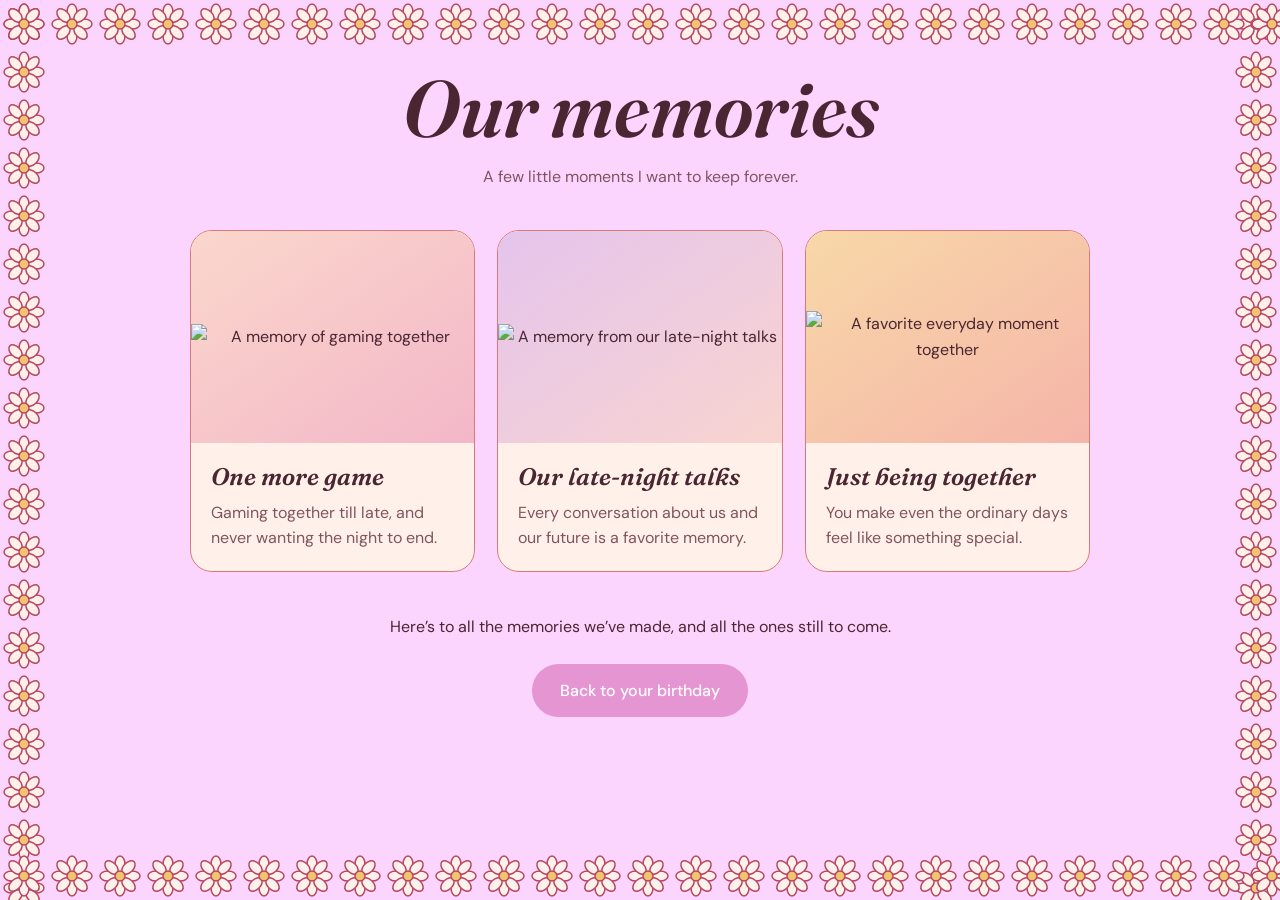
==== memories.html @ 2d867bf8 "initail commit" ====
<!DOCTYPE html>
<html lang="en">
<head>
<meta charset="utf-8">
<meta name="viewport" content="width=device-width, initial-scale=1, viewport-fit=cover">
<title>Our memories</title>
<link rel="stylesheet" href="https://fonts.googleapis.com/css2?family=DM+Sans:wght@400;500&family=Fraunces:ital,opsz,wght@1,9..144,400;1,9..144,600&display=swap">
<link rel="stylesheet" href="style.css">
</head>
<body>
<main class="memories-page">
  <div class="memories-wrap">
    <header class="memories-hero">
      <h1>Our memories</h1>
      <p>A few little moments I want to keep forever.</p>
    </header>

    <section class="memory-grid" aria-label="Our memories">
      <article class="memory-card">
        <img class="memory-art game memory-photo" src="https://i.ibb.co/0pPj4RQk/Whats-App-Image-2026-10-28-at-7-33-36-PM.jpg" alt="A memory of gaming together">
        <div class="memory-copy">
          <h2>One more game</h2>
          <p>Gaming together till late, and never wanting the night to end.</p>
        </div>
      </article>

      <article class="memory-card">
        <img class="memory-art night memory-photo" src="https://i.ibb.co/mQbk9Ch/Whats-App-Image-2026-10-28-at-7-38-29-PM.jpg" alt="A memory from our late-night talks">
        <div class="memory-copy">
          <h2>Our late-night talks</h2>
          <p>Every conversation about us and our future is a favorite memory.</p>
        </div>
      </article>

      <article class="memory-card">
        <img class="memory-art everyday memory-photo" src="https://i.ibb.co/0RD1tvZV/Whats-App-Image-2026-10-28-at-7-48-09-PM.jpg" alt="A favorite everyday moment together">
        <div class="memory-copy">
          <h2>Just being together</h2>
          <p>You make even the ordinary days feel like something special.</p>
        </div>
      </article>
    </section>

    <footer class="memories-footer">
      <p>Here’s to all the memories we’ve made, and all the ones still to come.</p>
      <a class="wish" href="index.html?unlocked#home">Back to your birthday</a>
    </footer>
  </div>
</main>
</body>
</html>
---- style.css ----
:root{
  color-scheme:light;
  --ink:#fcd5ff; --panel:#fff1e9; --key:#ffe1d7; --rose:#e695d3; --gold:#a96b25; --text:#4a2632; --muted:#805460;
  --serif:"Fraunces",Georgia,serif; --sans:"DM Sans",system-ui,sans-serif;
  box-sizing:border-box; padding-top:env(safe-area-inset-top,0px); padding-bottom:env(safe-area-inset-bottom,0px);
}
*,*::before,*::after{box-sizing:inherit}
html{height:100%;scroll-padding-top:env(safe-area-inset-top,0px)}
body{margin:0;min-height:100%;background:var(--ink);color:var(--text);font-family:var(--sans);line-height:1.6;-webkit-tap-highlight-color:transparent}
body::after{content:"";position:fixed;inset:0;pointer-events:none;z-index:4;background-image:url("data:image/svg+xml,%3Csvg xmlns='http://www.w3.org/2000/svg' viewBox='0 0 48 48'%3E%3Cg fill='%23fff1e9' stroke='%23b74362' stroke-width='1.5'%3E%3Cellipse cx='24' cy='12' rx='5' ry='8'/%3E%3Cellipse cx='24' cy='36' rx='5' ry='8'/%3E%3Cellipse cx='12' cy='24' rx='8' ry='5'/%3E%3Cellipse cx='36' cy='24' rx='8' ry='5'/%3E%3Cellipse cx='15.5' cy='15.5' rx='5' ry='8' transform='rotate(-45 15.5 15.5)'/%3E%3Cellipse cx='32.5' cy='15.5' rx='5' ry='8' transform='rotate(45 32.5 15.5)'/%3E%3Cellipse cx='15.5' cy='32.5' rx='5' ry='8' transform='rotate(45 15.5 32.5)'/%3E%3Cellipse cx='32.5' cy='32.5' rx='5' ry='8' transform='rotate(-45 32.5 32.5)'/%3E%3C/g%3E%3Ccircle cx='24' cy='24' r='5' fill='%23f2c46d' stroke='%23b74362' stroke-width='1.5'/%3E%3C/svg%3E"),url("data:image/svg+xml,%3Csvg xmlns='http://www.w3.org/2000/svg' viewBox='0 0 48 48'%3E%3Cg fill='%23fff1e9' stroke='%23b74362' stroke-width='1.5'%3E%3Cellipse cx='24' cy='12' rx='5' ry='8'/%3E%3Cellipse cx='24' cy='36' rx='5' ry='8'/%3E%3Cellipse cx='12' cy='24' rx='8' ry='5'/%3E%3Cellipse cx='36' cy='24' rx='8' ry='5'/%3E%3Cellipse cx='15.5' cy='15.5' rx='5' ry='8' transform='rotate(-45 15.5 15.5)'/%3E%3Cellipse cx='32.5' cy='15.5' rx='5' ry='8' transform='rotate(45 32.5 15.5)'/%3E%3Cellipse cx='15.5' cy='32.5' rx='5' ry='8' transform='rotate(45 15.5 32.5)'/%3E%3Cellipse cx='32.5' cy='32.5' rx='5' ry='8' transform='rotate(-45 32.5 32.5)'/%3E%3C/g%3E%3Ccircle cx='24' cy='24' r='5' fill='%23f2c46d' stroke='%23b74362' stroke-width='1.5'/%3E%3C/svg%3E"),url("data:image/svg+xml,%3Csvg xmlns='http://www.w3.org/2000/svg' viewBox='0 0 48 48'%3E%3Cg fill='%23fff1e9' stroke='%23b74362' stroke-width='1.5'%3E%3Cellipse cx='24' cy='12' rx='5' ry='8'/%3E%3Cellipse cx='24' cy='36' rx='5' ry='8'/%3E%3Cellipse cx='12' cy='24' rx='8' ry='5'/%3E%3Cellipse cx='36' cy='24' rx='8' ry='5'/%3E%3Cellipse cx='15.5' cy='15.5' rx='5' ry='8' transform='rotate(-45 15.5 15.5)'/%3E%3Cellipse cx='32.5' cy='15.5' rx='5' ry='8' transform='rotate(45 32.5 15.5)'/%3E%3Cellipse cx='15.5' cy='32.5' rx='5' ry='8' transform='rotate(45 15.5 32.5)'/%3E%3Cellipse cx='32.5' cy='32.5' rx='5' ry='8' transform='rotate(-45 32.5 32.5)'/%3E%3C/g%3E%3Ccircle cx='24' cy='24' r='5' fill='%23f2c46d' stroke='%23b74362' stroke-width='1.5'/%3E%3C/svg%3E"),url("data:image/svg+xml,%3Csvg xmlns='http://www.w3.org/2000/svg' viewBox='0 0 48 48'%3E%3Cg fill='%23fff1e9' stroke='%23b74362' stroke-width='1.5'%3E%3Cellipse cx='24' cy='12' rx='5' ry='8'/%3E%3Cellipse cx='24' cy='36' rx='5' ry='8'/%3E%3Cellipse cx='12' cy='24' rx='8' ry='5'/%3E%3Cellipse cx='36' cy='24' rx='8' ry='5'/%3E%3Cellipse cx='15.5' cy='15.5' rx='5' ry='8' transform='rotate(-45 15.5 15.5)'/%3E%3Cellipse cx='32.5' cy='15.5' rx='5' ry='8' transform='rotate(45 32.5 15.5)'/%3E%3Cellipse cx='15.5' cy='32.5' rx='5' ry='8' transform='rotate(45 15.5 32.5)'/%3E%3Cellipse cx='32.5' cy='32.5' rx='5' ry='8' transform='rotate(-45 32.5 32.5)'/%3E%3C/g%3E%3Ccircle cx='24' cy='24' r='5' fill='%23f2c46d' stroke='%23b74362' stroke-width='1.5'/%3E%3C/svg%3E");background-repeat:repeat-x,repeat-x,repeat-y,repeat-y;background-size:48px 48px;background-position:top left,bottom left,left top,right top}
button{font:inherit;color:inherit}
:focus-visible{outline:2px solid var(--gold);outline-offset:3px}

/* ---------- PIN screen ---------- */
#gate{min-height:100vh;display:grid;place-items:center;padding:20px;transition:opacity .6s,transform .6s}
#gate.out{opacity:0;transform:scale(.97);pointer-events:none}
.panel{width:min(400px,100%);background:var(--panel);border:1px solid #d77b7a;border-radius:28px;padding:36px 24px 28px;text-align:center}
.panel h1{font:600 1.5rem/1.2 var(--sans);margin:0 0 8px;letter-spacing:-.01em}
.panel p{margin:0;color:var(--muted);font-size:.95rem}
.diamond{display:grid;grid-template-columns:repeat(3,64px);grid-template-rows:repeat(3,64px);gap:10px;justify-content:center;margin:34px 0 28px}
.cell{display:grid;place-items:center;background:var(--key);border:1px solid #d77b7a;border-radius:16px;font-size:1.6rem;font-weight:500;transition:border-color .2s,box-shadow .2s,transform .2s}
.cell:nth-child(1){grid-area:1/2}.cell:nth-child(2){grid-area:2/1}.cell:nth-child(3){grid-area:2/3}.cell:nth-child(4){grid-area:3/2}
.cell.on{border-right-color:var(--rose);box-shadow:inset -3px 0 0 -1px var(--rose);transform:scale(1.04)}
.cell.cur{border-color:var(--muted)}
.diamond.bad{animation:shake .4s}
.diamond.bad .cell{border-color:var(--rose)}
.diamond.ok .cell{border-color:var(--gold);box-shadow:0 0 18px -4px var(--gold)}
@keyframes shake{20%,60%{transform:translateX(-8px)}40%,80%{transform:translateX(8px)}}
.diamond.ok{animation:success-spin 1s ease-in-out}
@keyframes success-spin{50%{transform:rotate(180deg) scale(1.08)}100%{transform:rotate(360deg)}}
.pad{display:grid;grid-template-columns:repeat(3,1fr);gap:10px;max-width:260px;margin:0 auto}
.pad button{height:52px;border:0;border-radius:14px;background:transparent;font-size:1.25rem;cursor:pointer;transition:background .15s}
.pad button:hover,.pad button:active{background:var(--key)}
#msg{min-height:1.5em;margin-top:16px;font-size:.9rem;color:var(--muted)}

/* ---------- Home ---------- */
#home{display:none;min-height:100vh;padding:56px 22px 72px}
#home.show{display:block}
.wrap{max-width:640px;margin:0 auto}
.hero{padding:40px 0 48px}
.hero h2{font:italic 600 clamp(3rem,13vw,6rem)/1 var(--serif);margin:0;letter-spacing:-.02em}
.hero .name{color:var(--rose)}
.hero p{margin:20px 0 0;color:var(--muted);font-size:1.05rem;max-width:34ch}
.show .hero h2 span{display:block;opacity:0;transform:translateY(24px);animation:rise .9s forwards}
.show .hero h2 span:nth-child(2){animation-delay:.25s}
@keyframes rise{to{opacity:1;transform:none}}
.letter{font:italic 400 1.2rem/1.8 var(--serif);border-left:2px solid var(--rose);padding-left:20px;margin:0 0 56px}
.letter p{margin:0 0 1em}
h3{font:600 1.1rem var(--sans);margin:0 0 14px}
.reasons{list-style:none;margin:0 0 56px;padding:0}
.reasons li{padding:14px 0;border-top:1px solid #d77b7a}
.reasons li:last-child{border-bottom:1px solid #d77b7a}
.wish{display:inline-block;background:var(--rose);color:#fff;border:0;border-radius:999px;padding:14px 28px;font-weight:500;cursor:pointer;transition:transform .15s}
.wish{text-decoration:none}
.wish:active{transform:scale(.96)}
.memories-page{padding:40px 22px 72px}
.memories-wrap{max-width:900px;margin:0 auto}
.memories-back{display:inline-block;margin-bottom:28px;color:var(--text);text-decoration:none}
.memories-back:hover{text-decoration:underline}
.memories-hero{padding:24px 0 40px;text-align:center}
.memories-hero h1{font:italic 600 clamp(2.8rem,10vw,5rem)/1.1 var(--serif);margin:0;color:var(--text)}
.memories-hero p{margin:12px 0 0;color:var(--muted)}
.memory-grid{display:grid;grid-template-columns:repeat(auto-fit,minmax(min(100%,240px),1fr));gap:22px}
.memory-card{overflow:hidden;background:var(--panel);border:1px solid #d77b7a;border-radius:22px}
.memory-art{aspect-ratio:4/3;display:grid;place-content:center;justify-items:center;gap:8px;color:var(--text);text-align:center}
.memory-photo{display:block;width:100%;object-fit:cover}
.memory-photo.night{object-position:center bottom}
.memory-photo.everyday{object-position:center 30%}
.memory-art span{font-size:3.5rem;line-height:1}
.memory-art small{font-size:.8rem;color:var(--muted)}
.memory-art.game{background:linear-gradient(145deg,#fbd7cc,#f3b7c8)}
.memory-art.night{background:linear-gradient(145deg,#e5c4ed,#f8d4cf)}
.memory-art.everyday{background:linear-gradient(145deg,#f8d8a8,#f5b5a9)}
.memory-copy{padding:20px}
.memory-copy h2{font:italic 600 1.5rem/1.2 var(--serif);margin:0 0 8px}
.memory-copy p{margin:0;color:var(--muted)}
.memories-footer{text-align:center;margin-top:42px}
.memories-footer .wish{margin-top:8px}
canvas{position:fixed;inset:0;width:100%;height:100%;pointer-events:none;z-index:5}
@media (prefers-reduced-motion:reduce){*{animation:none!important;transition:none!important}.show .hero h2 span{opacity:1;transform:none}}
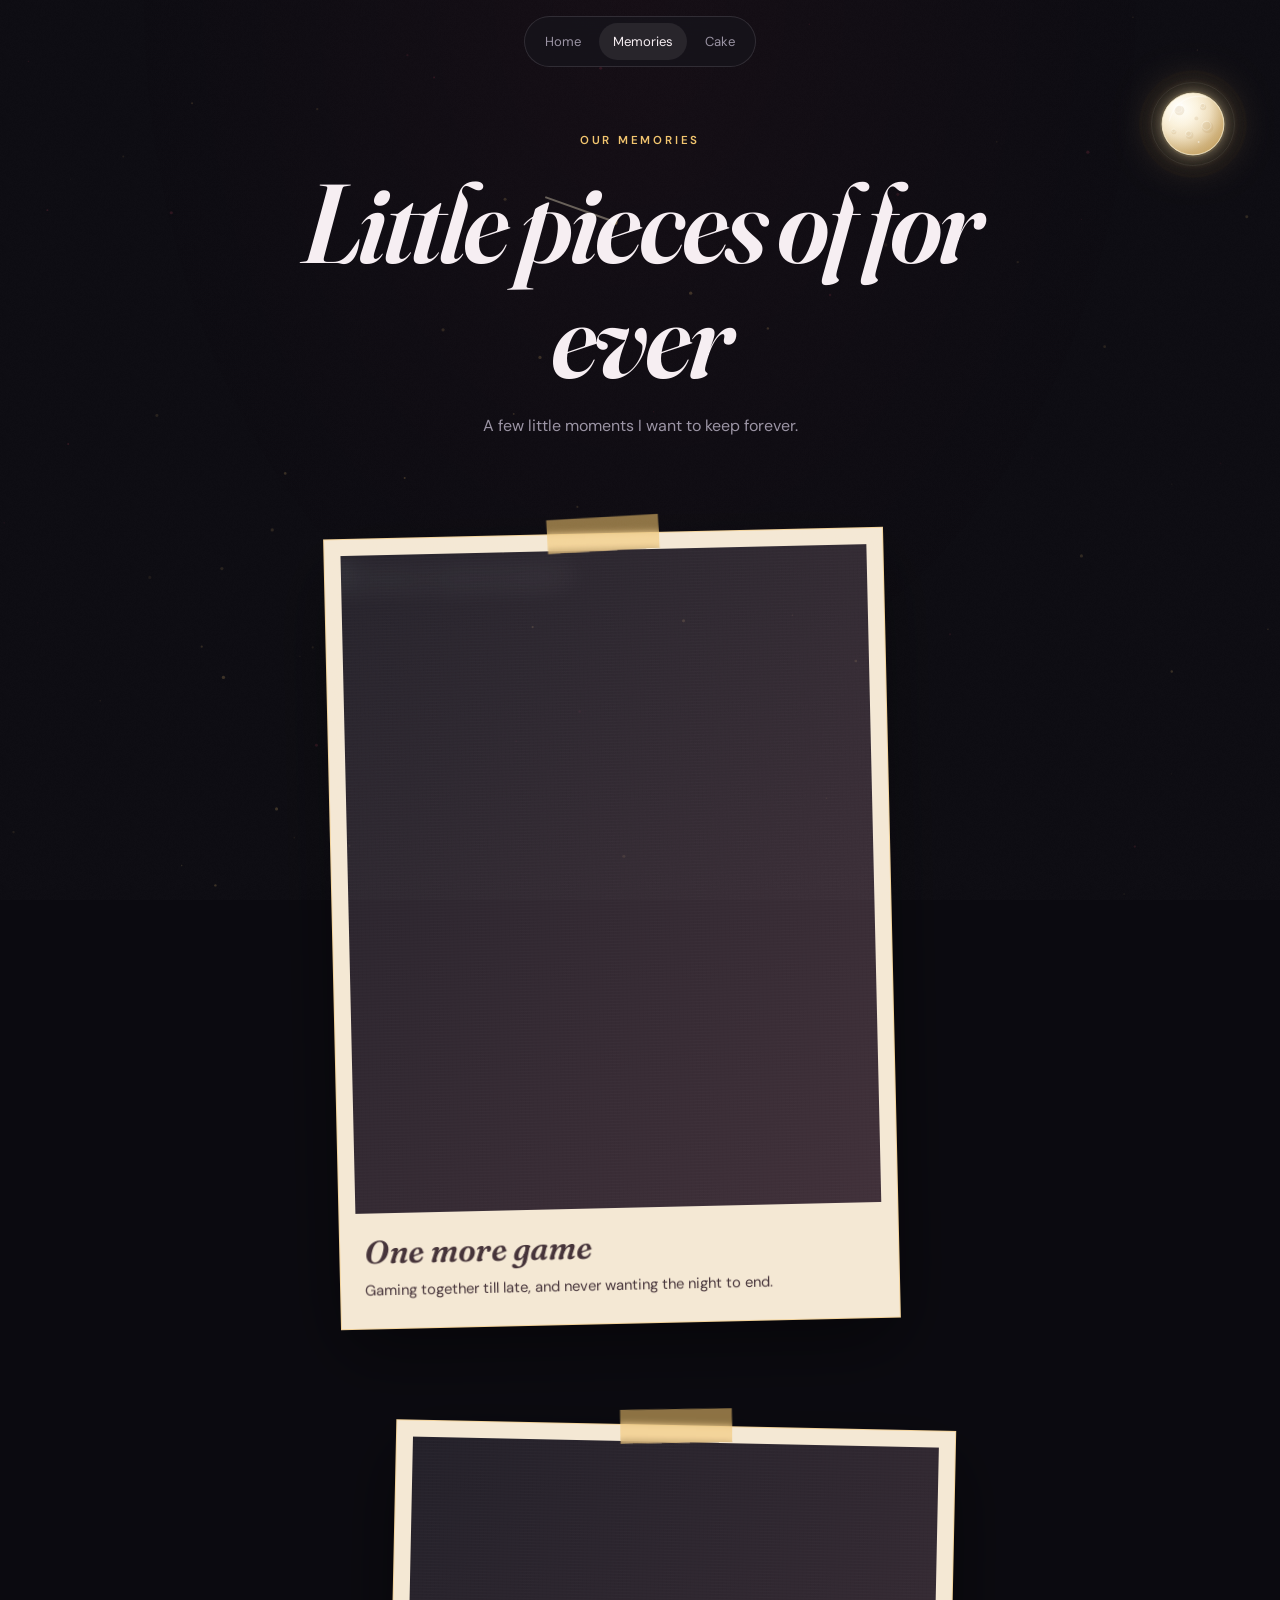
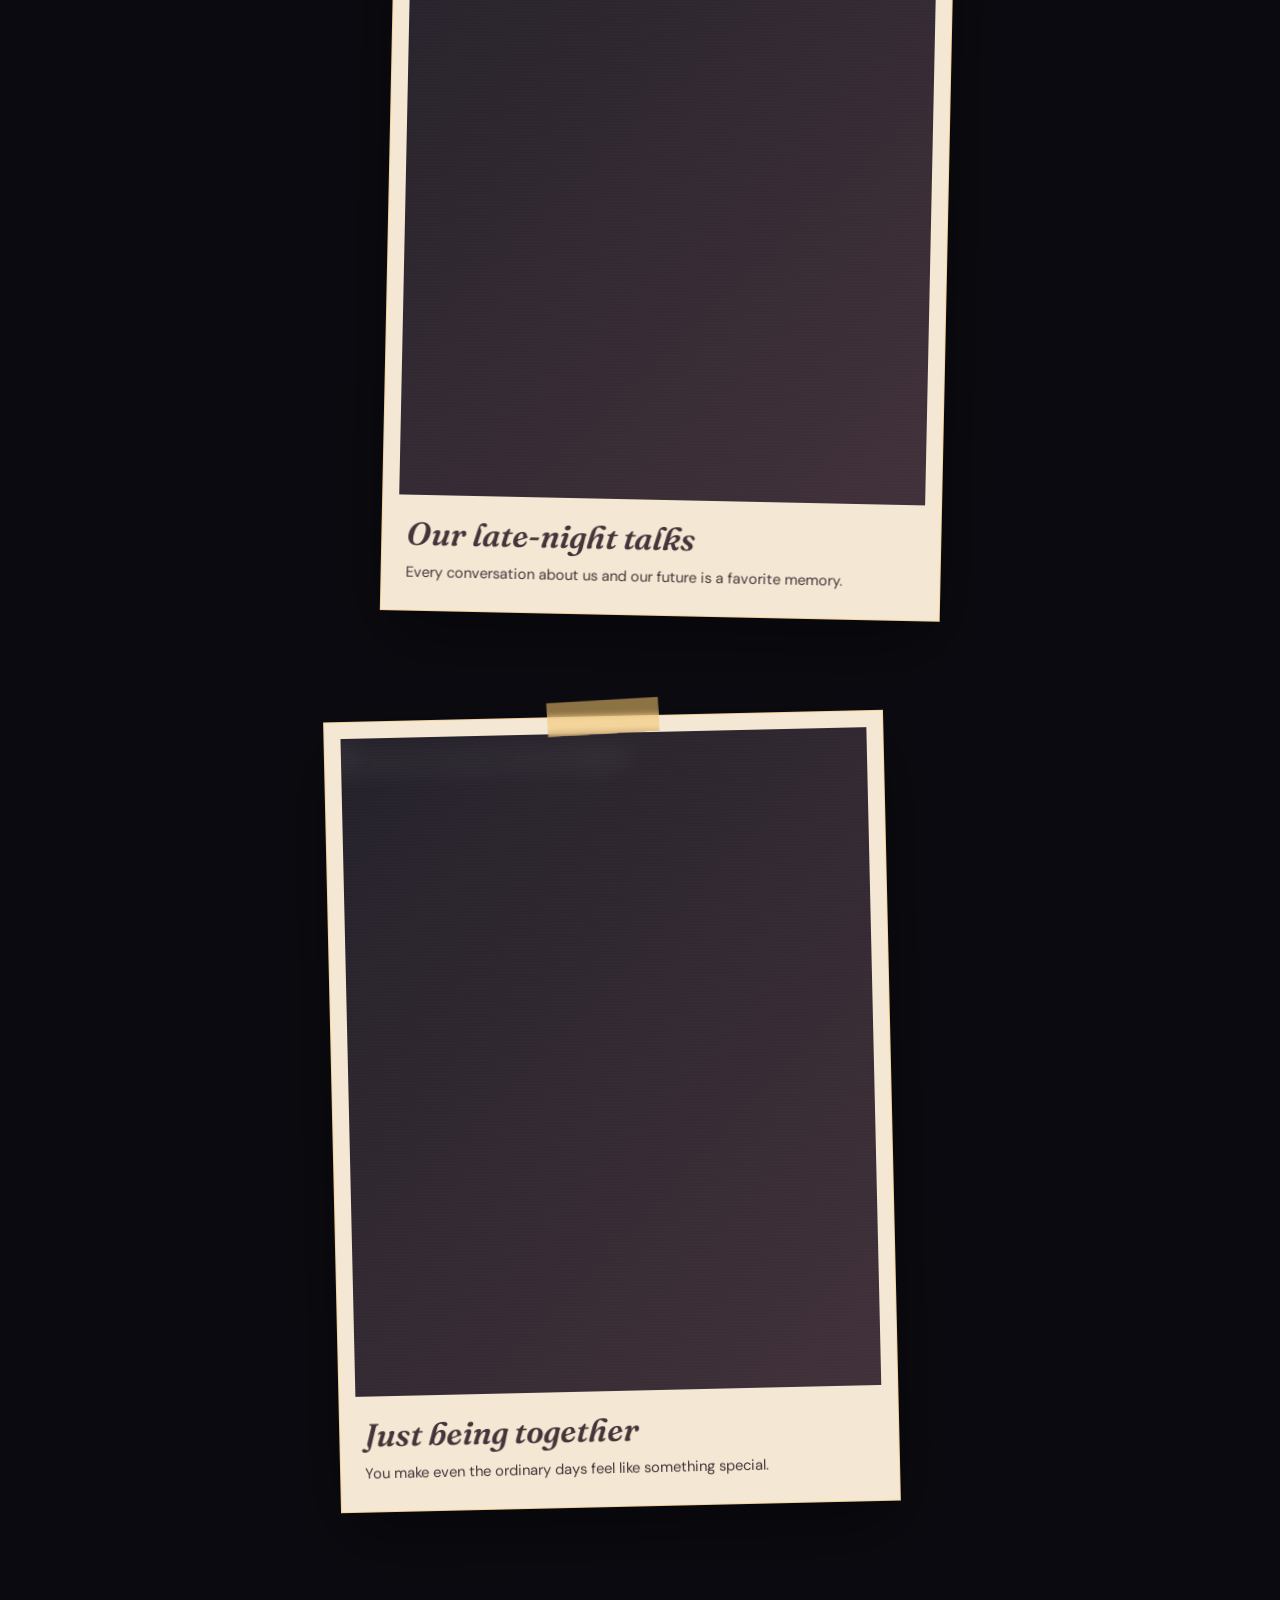
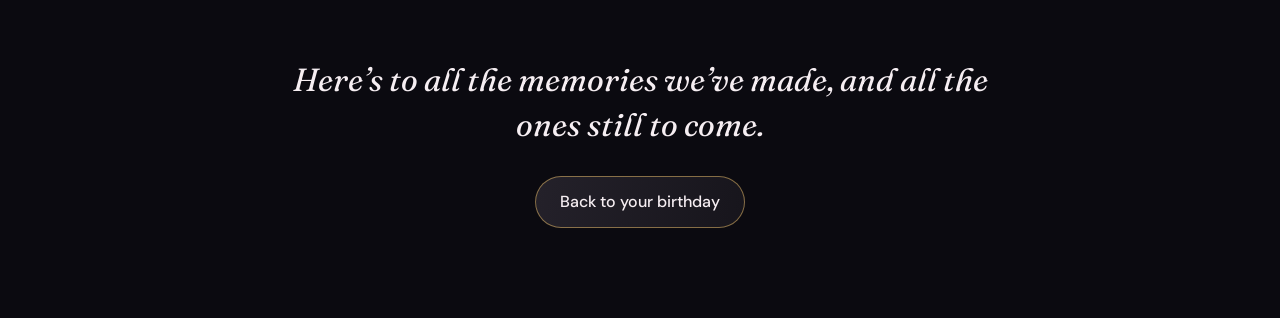
==== commit a9e044e8: "changed everythig" ====
--- a/memories.html
+++ b/memories.html
@@ -3,49 +3,124 @@
 <head>
 <meta charset="utf-8">
 <meta name="viewport" content="width=device-width, initial-scale=1, viewport-fit=cover">
+<meta name="theme-color" content="#0b0a10">
 <title>Our memories</title>
-<link rel="stylesheet" href="https://fonts.googleapis.com/css2?family=DM+Sans:wght@400;500&family=Fraunces:ital,opsz,wght@1,9..144,400;1,9..144,600&display=swap">
+<link rel="preconnect" href="https://fonts.googleapis.com">
+<link rel="preconnect" href="https://fonts.gstatic.com" crossorigin>
+<link rel="stylesheet" href="https://fonts.googleapis.com/css2?family=DM+Sans:wght@400;500;600&family=Fraunces:ital,opsz,wght@1,9..144,400;1,9..144,600&display=swap">
 <link rel="stylesheet" href="style.css">
 </head>
-<body>
+<body class="memories-body">
+<div class="scroll-progress" aria-hidden="true"><span id="scroll-progress-bar"></span></div>
+<div class="moon" aria-hidden="true">
+  <svg viewBox="0 0 64 64" focusable="false">
+    <defs>
+      <radialGradient id="moon-surface" cx="34%" cy="28%" r="74%">
+        <stop stop-color="#fffdf3"/>
+        <stop offset=".58" stop-color="#f6e8c9"/>
+        <stop offset="1" stop-color="#d7b97e"/>
+      </radialGradient>
+      <radialGradient id="moon-light" cx="25%" cy="20%" r="78%">
+        <stop stop-color="#fff" stop-opacity=".76"/>
+        <stop offset=".42" stop-color="#fff8e9" stop-opacity=".18"/>
+        <stop offset="1" stop-color="#9d7438" stop-opacity=".24"/>
+      </radialGradient>
+      <clipPath id="moon-disc"><circle cx="32" cy="32" r="27"/></clipPath>
+      <filter id="moon-crater-soft" x="-60%" y="-60%" width="220%" height="220%">
+        <feGaussianBlur stdDeviation=".45"/>
+      </filter>
+    </defs>
+    <circle cx="32" cy="32" r="29.5" fill="#f2c46d" opacity=".08"/>
+    <circle cx="32" cy="32" r="27.5" fill="url(#moon-surface)" stroke="#fff4d6" stroke-opacity=".82" stroke-width=".8"/>
+    <g clip-path="url(#moon-disc)">
+      <circle cx="32" cy="32" r="27" fill="url(#moon-light)"/>
+      <g fill="#b8955e" opacity=".17" filter="url(#moon-crater-soft)">
+        <circle cx="20" cy="20" r="4.3"/>
+        <circle cx="41" cy="17" r="2.7"/>
+        <circle cx="45" cy="35" r="5.1"/>
+        <circle cx="29" cy="42" r="3.3"/>
+        <circle cx="15" cy="39" r="2.2"/>
+        <circle cx="35" cy="27" r="1.7"/>
+      </g>
+      <g fill="none" stroke="#fffdf3" stroke-opacity=".38" stroke-width=".7">
+        <circle cx="19" cy="18.5" r="3.3"/>
+        <circle cx="40.5" cy="15.7" r="2"/>
+        <circle cx="44" cy="33.5" r="4"/>
+        <circle cx="28" cy="40.5" r="2.5"/>
+        <circle cx="14.8" cy="37.8" r="1.6"/>
+      </g>
+      <path d="M11 29C15 13 29 5 44 8" fill="none" stroke="#fff" stroke-opacity=".34" stroke-width="1.2" stroke-linecap="round"/>
+      <circle cx="22" cy="15" r="1" fill="#fff" opacity=".55"/>
+      <circle cx="37" cy="48" r=".8" fill="#fff" opacity=".48"/>
+    </g>
+  </svg>
+</div>
+<canvas id="fx-canvas" class="fx-canvas" aria-hidden="true"></canvas>
+<button id="shooting-star-target" class="shooting-star-target" type="button" aria-label="Make a wish on the shooting star" hidden></button>
+<p id="wish-toast" class="wish-toast" aria-live="polite"></p>
+<nav class="floating-nav" aria-label="Page navigation">
+  <a href="/?unlocked#home">Home</a>
+  <a href="memories.html" aria-current="page">Memories</a>
+  <a href="/?unlocked#cake">Cake</a>
+</nav>
+
 <main class="memories-page">
-  <div class="memories-wrap">
-    <header class="memories-hero">
-      <h1>Our memories</h1>
-      <p>A few little moments I want to keep forever.</p>
-    </header>
+  <header class="memories-header reveal">
+    <p class="eyebrow">Our memories</p>
+    <h1>Little pieces of forever</h1>
+    <p>A few little moments I want to keep forever.</p>
+  </header>
 
-    <section class="memory-grid" aria-label="Our memories">
-      <article class="memory-card">
-        <img class="memory-art game memory-photo" src="https://i.ibb.co/0pPj4RQk/Whats-App-Image-2026-10-28-at-7-33-36-PM.jpg" alt="A memory of gaming together">
-        <div class="memory-copy">
+  <section class="memory-list" aria-label="Our memories">
+    <article class="memory-card polaroid reveal">
+      <div class="polaroid-inner">
+        <div class="polaroid-photo">
+          <img class="memory-photo" src="https://i.ibb.co/0pPj4RQk/Whats-App-Image-2026-10-28-at-7-33-36-PM.jpg" alt="A memory of gaming together" width="720" height="398" loading="lazy" decoding="async">
+          <span class="film-grain" aria-hidden="true"></span>
+        </div>
+        <div class="polaroid-copy">
           <h2>One more game</h2>
           <p>Gaming together till late, and never wanting the night to end.</p>
         </div>
-      </article>
+        <span class="photo-tape" aria-hidden="true"></span>
+      </div>
+    </article>
 
-      <article class="memory-card">
-        <img class="memory-art night memory-photo" src="https://i.ibb.co/mQbk9Ch/Whats-App-Image-2026-10-28-at-7-38-29-PM.jpg" alt="A memory from our late-night talks">
-        <div class="memory-copy">
+    <article class="memory-card polaroid reveal">
+      <div class="polaroid-inner">
+        <div class="polaroid-photo">
+          <img class="memory-photo night-photo" src="https://i.ibb.co/mQbk9Ch/Whats-App-Image-2026-10-28-at-7-38-29-PM.jpg" alt="A memory from our late-night talks" width="720" height="866" loading="lazy" decoding="async">
+          <span class="film-grain" aria-hidden="true"></span>
+        </div>
+        <div class="polaroid-copy">
           <h2>Our late-night talks</h2>
           <p>Every conversation about us and our future is a favorite memory.</p>
         </div>
-      </article>
+        <span class="photo-tape" aria-hidden="true"></span>
+      </div>
+    </article>
 
-      <article class="memory-card">
-        <img class="memory-art everyday memory-photo" src="https://i.ibb.co/0RD1tvZV/Whats-App-Image-2026-10-28-at-7-48-09-PM.jpg" alt="A favorite everyday moment together">
-        <div class="memory-copy">
+    <article class="memory-card polaroid reveal">
+      <div class="polaroid-inner">
+        <div class="polaroid-photo">
+          <img class="memory-photo everyday-photo" src="https://i.ibb.co/0RD1tvZV/Whats-App-Image-2026-10-28-at-7-48-09-PM.jpg" alt="A favorite everyday moment together" width="960" height="1280" loading="lazy" decoding="async">
+          <span class="film-grain" aria-hidden="true"></span>
+        </div>
+        <div class="polaroid-copy">
           <h2>Just being together</h2>
           <p>You make even the ordinary days feel like something special.</p>
         </div>
-      </article>
-    </section>
+        <span class="photo-tape" aria-hidden="true"></span>
+      </div>
+    </article>
+  </section>
 
-    <footer class="memories-footer">
-      <p>Here’s to all the memories we’ve made, and all the ones still to come.</p>
-      <a class="wish" href="index.html?unlocked#home">Back to your birthday</a>
-    </footer>
-  </div>
+  <footer class="memories-footer reveal">
+    <p>Here’s to all the memories we’ve made, and all the ones still to come.</p>
+    <a class="primary-button back-link" href="/?unlocked#home">Back to your birthday</a>
+  </footer>
 </main>
+
+<script src="script.js"></script>
 </body>
 </html>
--- a/style.css
+++ b/style.css
@@ -1,80 +1,322 @@
 :root{
-  color-scheme:light;
-  --ink:#fcd5ff; --panel:#fff1e9; --key:#ffe1d7; --rose:#e695d3; --gold:#a96b25; --text:#4a2632; --muted:#805460;
-  --serif:"Fraunces",Georgia,serif; --sans:"DM Sans",system-ui,sans-serif;
-  box-sizing:border-box; padding-top:env(safe-area-inset-top,0px); padding-bottom:env(safe-area-inset-bottom,0px);
+  color-scheme:dark;
+  --ink:#0b0a10;
+  --panel:#17161d;
+  --key:#23222c;
+  --rose:#ff4d6d;
+  --gold:#f2c46d;
+  --text:#f6eef2;
+  --muted:#9a93a3;
+  --paper:#f4e8d4;
+  --paper-ink:#46343a;
+  --serif:"Fraunces",Georgia,serif;
+  --sans:"DM Sans",system-ui,sans-serif;
+  --ease-out:cubic-bezier(.2,.8,.2,1);
+  --ease-soft:cubic-bezier(.22,1,.36,1);
+  --ease-spring:cubic-bezier(.22,1.35,.36,1);
+  --dur-fast:180ms;
+  --dur-base:420ms;
+  --dur-slow:1000ms;
+  --heading-stagger:24ms;
+  --message-stagger:28ms;
+  --cell-size:clamp(48px,15vw,64px);
+  --cell-gap:clamp(6px,2.4vw,10px);
+  box-sizing:border-box;
+  padding-top:env(safe-area-inset-top,0px);
+  padding-bottom:env(safe-area-inset-bottom,0px);
 }
 *,*::before,*::after{box-sizing:inherit}
-html{height:100%;scroll-padding-top:env(safe-area-inset-top,0px)}
-body{margin:0;min-height:100%;background:var(--ink);color:var(--text);font-family:var(--sans);line-height:1.6;-webkit-tap-highlight-color:transparent}
-body::after{content:"";position:fixed;inset:0;pointer-events:none;z-index:4;background-image:url("data:image/svg+xml,%3Csvg xmlns='http://www.w3.org/2000/svg' viewBox='0 0 48 48'%3E%3Cg fill='%23fff1e9' stroke='%23b74362' stroke-width='1.5'%3E%3Cellipse cx='24' cy='12' rx='5' ry='8'/%3E%3Cellipse cx='24' cy='36' rx='5' ry='8'/%3E%3Cellipse cx='12' cy='24' rx='8' ry='5'/%3E%3Cellipse cx='36' cy='24' rx='8' ry='5'/%3E%3Cellipse cx='15.5' cy='15.5' rx='5' ry='8' transform='rotate(-45 15.5 15.5)'/%3E%3Cellipse cx='32.5' cy='15.5' rx='5' ry='8' transform='rotate(45 32.5 15.5)'/%3E%3Cellipse cx='15.5' cy='32.5' rx='5' ry='8' transform='rotate(45 15.5 32.5)'/%3E%3Cellipse cx='32.5' cy='32.5' rx='5' ry='8' transform='rotate(-45 32.5 32.5)'/%3E%3C/g%3E%3Ccircle cx='24' cy='24' r='5' fill='%23f2c46d' stroke='%23b74362' stroke-width='1.5'/%3E%3C/svg%3E"),url("data:image/svg+xml,%3Csvg xmlns='http://www.w3.org/2000/svg' viewBox='0 0 48 48'%3E%3Cg fill='%23fff1e9' stroke='%23b74362' stroke-width='1.5'%3E%3Cellipse cx='24' cy='12' rx='5' ry='8'/%3E%3Cellipse cx='24' cy='36' rx='5' ry='8'/%3E%3Cellipse cx='12' cy='24' rx='8' ry='5'/%3E%3Cellipse cx='36' cy='24' rx='8' ry='5'/%3E%3Cellipse cx='15.5' cy='15.5' rx='5' ry='8' transform='rotate(-45 15.5 15.5)'/%3E%3Cellipse cx='32.5' cy='15.5' rx='5' ry='8' transform='rotate(45 32.5 15.5)'/%3E%3Cellipse cx='15.5' cy='32.5' rx='5' ry='8' transform='rotate(45 15.5 32.5)'/%3E%3Cellipse cx='32.5' cy='32.5' rx='5' ry='8' transform='rotate(-45 32.5 32.5)'/%3E%3C/g%3E%3Ccircle cx='24' cy='24' r='5' fill='%23f2c46d' stroke='%23b74362' stroke-width='1.5'/%3E%3C/svg%3E"),url("data:image/svg+xml,%3Csvg xmlns='http://www.w3.org/2000/svg' viewBox='0 0 48 48'%3E%3Cg fill='%23fff1e9' stroke='%23b74362' stroke-width='1.5'%3E%3Cellipse cx='24' cy='12' rx='5' ry='8'/%3E%3Cellipse cx='24' cy='36' rx='5' ry='8'/%3E%3Cellipse cx='12' cy='24' rx='8' ry='5'/%3E%3Cellipse cx='36' cy='24' rx='8' ry='5'/%3E%3Cellipse cx='15.5' cy='15.5' rx='5' ry='8' transform='rotate(-45 15.5 15.5)'/%3E%3Cellipse cx='32.5' cy='15.5' rx='5' ry='8' transform='rotate(45 32.5 15.5)'/%3E%3Cellipse cx='15.5' cy='32.5' rx='5' ry='8' transform='rotate(45 15.5 32.5)'/%3E%3Cellipse cx='32.5' cy='32.5' rx='5' ry='8' transform='rotate(-45 32.5 32.5)'/%3E%3C/g%3E%3Ccircle cx='24' cy='24' r='5' fill='%23f2c46d' stroke='%23b74362' stroke-width='1.5'/%3E%3C/svg%3E"),url("data:image/svg+xml,%3Csvg xmlns='http://www.w3.org/2000/svg' viewBox='0 0 48 48'%3E%3Cg fill='%23fff1e9' stroke='%23b74362' stroke-width='1.5'%3E%3Cellipse cx='24' cy='12' rx='5' ry='8'/%3E%3Cellipse cx='24' cy='36' rx='5' ry='8'/%3E%3Cellipse cx='12' cy='24' rx='8' ry='5'/%3E%3Cellipse cx='36' cy='24' rx='8' ry='5'/%3E%3Cellipse cx='15.5' cy='15.5' rx='5' ry='8' transform='rotate(-45 15.5 15.5)'/%3E%3Cellipse cx='32.5' cy='15.5' rx='5' ry='8' transform='rotate(45 32.5 15.5)'/%3E%3Cellipse cx='15.5' cy='32.5' rx='5' ry='8' transform='rotate(45 15.5 32.5)'/%3E%3Cellipse cx='32.5' cy='32.5' rx='5' ry='8' transform='rotate(-45 32.5 32.5)'/%3E%3C/g%3E%3Ccircle cx='24' cy='24' r='5' fill='%23f2c46d' stroke='%23b74362' stroke-width='1.5'/%3E%3C/svg%3E");background-repeat:repeat-x,repeat-x,repeat-y,repeat-y;background-size:48px 48px;background-position:top left,bottom left,left top,right top}
-button{font:inherit;color:inherit}
-:focus-visible{outline:2px solid var(--gold);outline-offset:3px}
-
-/* ---------- PIN screen ---------- */
-#gate{min-height:100vh;display:grid;place-items:center;padding:20px;transition:opacity .6s,transform .6s}
-#gate.out{opacity:0;transform:scale(.97);pointer-events:none}
-.panel{width:min(400px,100%);background:var(--panel);border:1px solid #d77b7a;border-radius:28px;padding:36px 24px 28px;text-align:center}
-.panel h1{font:600 1.5rem/1.2 var(--sans);margin:0 0 8px;letter-spacing:-.01em}
+html{min-height:100%;scroll-behavior:smooth;scroll-padding-top:calc(88px + env(safe-area-inset-top,0px))}
+body{position:relative;margin:0;min-height:100vh;background:var(--ink);color:var(--text);font-family:var(--sans);line-height:1.6;-webkit-tap-highlight-color:transparent;overflow-x:hidden}
+body::before{content:"";position:fixed;inset:0;z-index:-1;pointer-events:none;background:radial-gradient(ellipse at 50% 0%,rgba(255,77,109,var(--scroll-warmth,.035)),transparent 58%)}
+button,a{font:inherit}
+button{color:inherit}
+a{color:inherit}
+:focus-visible{outline:2px solid var(--gold);outline-offset:4px}
+::selection{background:rgba(255,77,109,.35);color:var(--text)}
+@view-transition{navigation:auto}
+@property --scroll-warmth{syntax:"<number>";inherits:true;initial-value:.035}
+::view-transition-old(root){animation:route-out 340ms var(--ease-soft) both}
+::view-transition-new(root){animation:route-in 700ms var(--ease-soft) both}
+@keyframes route-in{from{opacity:0;transform:translateY(18px)}to{opacity:1;transform:none}}
+@keyframes route-out{to{opacity:0;transform:translateY(-8px)}}
+@keyframes scroll-warmth{from{--scroll-warmth:.035}to{--scroll-warmth:.145}}
+@keyframes scroll-progress{from{transform:scaleX(0)}to{transform:scaleX(1)}}
+@supports (animation-timeline:scroll()){
+  body{animation:scroll-warmth linear both;animation-timeline:scroll(root block)}
+  .scroll-progress span{animation:scroll-progress linear both;animation-timeline:scroll(root block)}
+}
+
+/* The PIN gate keeps its existing diamond and orbit behavior. */
+#gate{position:relative;z-index:2;min-height:100vh;min-height:100svh;display:grid;place-items:center;padding:clamp(12px,5vw,24px);transition:opacity 600ms var(--ease-soft),transform 600ms var(--ease-soft)}
+#gate.out{opacity:0;transform:translateY(-10px) scale(.985);pointer-events:none}
+.panel{width:min(400px,100%);background:var(--panel);border:1px solid #302d38;border-radius:28px;padding:clamp(28px,8vw,40px) clamp(18px,7vw,32px) 28px;text-align:center;box-shadow:0 24px 70px rgba(0,0,0,.3)}
+.panel h1{font:500 1.5rem/1.2 var(--sans);margin:0 0 8px;letter-spacing:-.01em}
 .panel p{margin:0;color:var(--muted);font-size:.95rem}
-.diamond{display:grid;grid-template-columns:repeat(3,64px);grid-template-rows:repeat(3,64px);gap:10px;justify-content:center;margin:34px 0 28px}
-.cell{display:grid;place-items:center;background:var(--key);border:1px solid #d77b7a;border-radius:16px;font-size:1.6rem;font-weight:500;transition:border-color .2s,box-shadow .2s,transform .2s}
-.cell:nth-child(1){grid-area:1/2}.cell:nth-child(2){grid-area:2/1}.cell:nth-child(3){grid-area:2/3}.cell:nth-child(4){grid-area:3/2}
-.cell.on{border-right-color:var(--rose);box-shadow:inset -3px 0 0 -1px var(--rose);transform:scale(1.04)}
-.cell.cur{border-color:var(--muted)}
+.diamond{position:relative;isolation:isolate;display:grid;grid-template-columns:repeat(3,var(--cell-size));grid-template-rows:repeat(3,var(--cell-size));gap:var(--cell-gap);justify-content:center;margin:34px auto 28px;width:max-content}
+.diamond::before{content:"";position:absolute;z-index:-1;left:50%;top:50%;width:calc(2 * (var(--cell-size) + var(--cell-gap)));aspect-ratio:1;border:1px dotted rgba(255,77,109,.58);border-radius:50%;opacity:0;transform:translate(-50%,-50%) scale(.68);transition:opacity 380ms ease,transform 520ms var(--ease-soft)}
+.diamond::after{content:"";position:absolute;z-index:-1;left:50%;top:50%;width:calc(2 * (var(--cell-size) + var(--cell-gap)));aspect-ratio:1;border:1px solid rgba(242,196,109,.72);border-radius:50%;opacity:0;transform:translate(-50%,-50%) scale(.2)}
+.cell{position:relative;display:grid;place-items:center;overflow:hidden;background:var(--key);border:1px solid #34323f;border-radius:16px;font-size:clamp(1.25rem,7vw,1.6rem);font-weight:500;will-change:transform;transition:border-color var(--dur-fast) ease,box-shadow var(--dur-fast) ease}
+.cell:nth-child(1){grid-area:1/2}
+.cell:nth-child(2){grid-area:2/1}
+.cell:nth-child(3){grid-area:2/3}
+.cell:nth-child(4){grid-area:3/2}
+.cell::after{content:"";position:absolute;right:7px;top:9px;bottom:9px;width:2px;border-radius:2px;background:linear-gradient(180deg,transparent,var(--rose),transparent);opacity:0;transform:scaleY(.25);transition:opacity var(--dur-base) ease,transform var(--dur-base) var(--ease-soft)}
+.cell.on{border-color:rgba(255,77,109,.72);box-shadow:inset -3px 0 0 -1px var(--rose),0 0 14px rgba(255,77,109,.1)}
+.cell.on::after{opacity:.9;transform:scaleY(1)}
+.cell.cur{border-color:rgba(246,238,242,.38)}
+.diamond:not(.is-orbiting):not(.bad) .cell{animation:cell-breathe 3.8s ease-in-out infinite}
+.diamond:not(.is-orbiting):not(.bad) .cell:nth-child(2){animation-delay:120ms}
+.diamond:not(.is-orbiting):not(.bad) .cell:nth-child(3){animation-delay:240ms}
+.diamond:not(.is-orbiting):not(.bad) .cell:nth-child(4){animation-delay:360ms}
+.cell.cur{animation:active-pulse 2s ease-in-out infinite}
+@keyframes cell-breathe{50%{box-shadow:0 5px 18px rgba(255,77,109,.08)}}
+@keyframes active-pulse{50%{box-shadow:0 0 0 4px rgba(255,77,109,.12),0 0 18px rgba(255,77,109,.15)}}
 .diamond.bad{animation:shake .4s}
-.diamond.bad .cell{border-color:var(--rose)}
-.diamond.ok .cell{border-color:var(--gold);box-shadow:0 0 18px -4px var(--gold)}
+.diamond.bad .cell{border-color:var(--rose);box-shadow:0 0 16px rgba(255,77,109,.22)}
 @keyframes shake{20%,60%{transform:translateX(-8px)}40%,80%{transform:translateX(8px)}}
-.diamond.ok{animation:success-spin 1s ease-in-out}
-@keyframes success-spin{50%{transform:rotate(180deg) scale(1.08)}100%{transform:rotate(360deg)}}
+.diamond.is-orbiting::before{opacity:1;transform:translate(-50%,-50%) scale(1)}
+.diamond.is-orbiting .cell{border-color:var(--rose);box-shadow:0 0 22px rgba(255,77,109,.32)}
+.diamond.settling .cell{border-color:rgba(255,77,109,.85);box-shadow:0 0 15px rgba(255,77,109,.2)}
+.diamond.confirm .cell{border-color:var(--gold);box-shadow:0 0 24px rgba(242,196,109,.48)}
+.diamond.confirm::after{animation:ring-confirm 380ms var(--ease-soft) both}
+@keyframes ring-confirm{40%{opacity:.7;transform:translate(-50%,-50%) scale(1.25)}to{opacity:0;transform:translate(-50%,-50%) scale(1.65)}}
+.diamond.fading .cell{opacity:0;transition:opacity 260ms ease}
+.diamond.fading::before{opacity:0;transform:translate(-50%,-50%) scale(.2)}
+.diamond.reduced-success .cell{border-color:var(--gold);transition:opacity 160ms ease,border-color 160ms ease}
+.diamond.reduced-success{opacity:0;transition:opacity 180ms ease}
 .pad{display:grid;grid-template-columns:repeat(3,1fr);gap:10px;max-width:260px;margin:0 auto}
 .pad button{height:52px;border:0;border-radius:14px;background:transparent;font-size:1.25rem;cursor:pointer;transition:background .15s}
 .pad button:hover,.pad button:active{background:var(--key)}
 #msg{min-height:1.5em;margin-top:16px;font-size:.9rem;color:var(--muted)}
 
-/* ---------- Home ---------- */
-#home{display:none;min-height:100vh;padding:56px 22px 72px}
+/* Shared page chrome */
+.scroll-progress{position:fixed;z-index:30;top:0;left:0;width:100%;height:3px;pointer-events:none;padding-top:env(safe-area-inset-top,0px)}
+.scroll-progress span{display:block;width:100%;height:3px;transform:scaleX(0);transform-origin:left center;background:linear-gradient(90deg,var(--gold),var(--rose));will-change:transform}
+.moon{position:fixed;z-index:6;top:calc(84px + env(safe-area-inset-top,0px));right:clamp(18px,4vw,52px);width:clamp(50px,6.2vw,72px);aspect-ratio:1;opacity:0;transform:translateY(-8px) rotate(-8deg) scale(.92);pointer-events:none;transition:opacity 900ms var(--ease-soft),transform 1200ms var(--ease-soft)}
+.moon::before,.moon::after{content:"";position:absolute;inset:-15%;border:1px solid rgba(242,196,109,.12);border-radius:50%;opacity:.8}
+.moon::before{inset:-24%;border-color:rgba(242,196,109,.07);filter:blur(1px)}
+.moon::after{inset:-8%;border-color:rgba(255,244,214,.12);box-shadow:0 0 22px rgba(242,196,109,.1),inset 0 0 18px rgba(242,196,109,.06)}
+.moon svg{position:relative;z-index:1;display:block;width:100%;height:100%;overflow:visible;filter:drop-shadow(0 0 7px rgba(255,241,199,.44)) drop-shadow(0 0 24px rgba(242,196,109,.36));animation:moon-drift 9s ease-in-out infinite}
+@keyframes moon-drift{50%{transform:translateY(-2px) rotate(1deg)}}
+body.gift-open .moon{opacity:1;transform:translateY(0) rotate(0) scale(1)}
+body.memories-body .moon{top:calc(88px + env(safe-area-inset-top,0px))}
+.floating-nav{position:fixed;z-index:20;top:calc(16px + env(safe-area-inset-top,0px));left:50%;display:flex;gap:4px;width:max-content;max-width:calc(100vw - 28px);padding:6px;border:1px solid rgba(246,238,242,.12);border-radius:999px;background:rgba(23,22,29,.72);backdrop-filter:blur(16px);-webkit-backdrop-filter:blur(16px);transform:translate(-50%,-12px);opacity:0;visibility:hidden;transition:opacity 420ms ease,transform 420ms var(--ease-soft),visibility 420ms}
+body.gift-open .floating-nav{opacity:1;visibility:visible;transform:translate(-50%,0)}
+.floating-nav a{padding:8px 14px;border-radius:999px;text-decoration:none;color:var(--muted);font-size:.82rem;white-space:nowrap;transition:color var(--dur-fast) ease,background var(--dur-fast) ease}
+.floating-nav a:hover,.floating-nav a[aria-current="page"]{color:var(--text);background:rgba(255,255,255,.08)}
+.pointer-glow{position:fixed;z-index:0;inset:0;pointer-events:none;background:radial-gradient(340px circle at var(--pointer-x,50%) var(--pointer-y,20%),rgba(255,77,109,.095),transparent 68%);opacity:0;transition:opacity 500ms ease}
+body.gift-open .pointer-glow{opacity:1}
+
+/* Cinematic home */
+#home{position:relative;z-index:1;display:none;min-height:100vh;padding-bottom:calc(90px + env(safe-area-inset-bottom,0px))}
 #home.show{display:block}
-.wrap{max-width:640px;margin:0 auto}
-.hero{padding:40px 0 48px}
-.hero h2{font:italic 600 clamp(3rem,13vw,6rem)/1 var(--serif);margin:0;letter-spacing:-.02em}
-.hero .name{color:var(--rose)}
-.hero p{margin:20px 0 0;color:var(--muted);font-size:1.05rem;max-width:34ch}
-.show .hero h2 span{display:block;opacity:0;transform:translateY(24px);animation:rise .9s forwards}
-.show .hero h2 span:nth-child(2){animation-delay:.25s}
-@keyframes rise{to{opacity:1;transform:none}}
-.letter{font:italic 400 1.2rem/1.8 var(--serif);border-left:2px solid var(--rose);padding-left:20px;margin:0 0 56px}
-.letter p{margin:0 0 1em}
-h3{font:600 1.1rem var(--sans);margin:0 0 14px}
-.reasons{list-style:none;margin:0 0 56px;padding:0}
-.reasons li{padding:14px 0;border-top:1px solid #d77b7a}
-.reasons li:last-child{border-bottom:1px solid #d77b7a}
-.wish{display:inline-block;background:var(--rose);color:#fff;border:0;border-radius:999px;padding:14px 28px;font-weight:500;cursor:pointer;transition:transform .15s}
-.wish{text-decoration:none}
-.wish:active{transform:scale(.96)}
-.memories-page{padding:40px 22px 72px}
-.memories-wrap{max-width:900px;margin:0 auto}
-.memories-back{display:inline-block;margin-bottom:28px;color:var(--text);text-decoration:none}
-.memories-back:hover{text-decoration:underline}
-.memories-hero{padding:24px 0 40px;text-align:center}
-.memories-hero h1{font:italic 600 clamp(2.8rem,10vw,5rem)/1.1 var(--serif);margin:0;color:var(--text)}
-.memories-hero p{margin:12px 0 0;color:var(--muted)}
-.memory-grid{display:grid;grid-template-columns:repeat(auto-fit,minmax(min(100%,240px),1fr));gap:22px}
-.memory-card{overflow:hidden;background:var(--panel);border:1px solid #d77b7a;border-radius:22px}
-.memory-art{aspect-ratio:4/3;display:grid;place-content:center;justify-items:center;gap:8px;color:var(--text);text-align:center}
-.memory-photo{display:block;width:100%;object-fit:cover}
-.memory-photo.night{object-position:center bottom}
-.memory-photo.everyday{object-position:center 30%}
-.memory-art span{font-size:3.5rem;line-height:1}
-.memory-art small{font-size:.8rem;color:var(--muted)}
-.memory-art.game{background:linear-gradient(145deg,#fbd7cc,#f3b7c8)}
-.memory-art.night{background:linear-gradient(145deg,#e5c4ed,#f8d4cf)}
-.memory-art.everyday{background:linear-gradient(145deg,#f8d8a8,#f5b5a9)}
-.memory-copy{padding:20px}
-.memory-copy h2{font:italic 600 1.5rem/1.2 var(--serif);margin:0 0 8px}
-.memory-copy p{margin:0;color:var(--muted)}
-.memories-footer{text-align:center;margin-top:42px}
-.memories-footer .wish{margin-top:8px}
-canvas{position:fixed;inset:0;width:100%;height:100%;pointer-events:none;z-index:5}
-@media (prefers-reduced-motion:reduce){*{animation:none!important;transition:none!important}.show .hero h2 span{opacity:1;transform:none}}+.full-screen{min-height:100vh;min-height:100svh}
+.hero{position:relative;display:flex;flex-direction:column;justify-content:center;align-items:flex-start;width:min(980px,100%);margin:0 auto;padding:calc(100px + env(safe-area-inset-top,0px)) clamp(24px,8vw,100px) 100px}
+.hero-copy{width:100%}
+.kicker,.eyebrow{margin:0 0 20px;color:var(--gold);font-size:.72rem;font-weight:600;letter-spacing:.24em;text-transform:uppercase}
+.hero h1{margin:0;font:italic 600 clamp(4rem,14vw,10rem)/.87 var(--serif);letter-spacing:-.055em}
+.hero-line{display:block;width:max-content;max-width:100%;opacity:0;filter:blur(var(--fx-entry-blur,14px));transform:translateY(40px)}
+body.hero-revealed .hero-line{animation:hero-rise 1000ms var(--ease-out) forwards}
+body.hero-revealed .hero-line:nth-child(1){animation-delay:180ms}
+body.hero-revealed .hero-line:nth-child(2){animation-delay:430ms}
+body.hero-revealed .hero-line:nth-child(3){animation-delay:680ms}
+body.hero-morphing .hero-line:not(.hero-name){visibility:hidden}
+.hero-birthday{position:relative;overflow:hidden;color:transparent;background:linear-gradient(105deg,var(--text) 20%,var(--gold) 45%,#fff5d8 50%,var(--gold) 55%,var(--text) 80%);background-clip:text;-webkit-background-clip:text;animation:hero-rise 1000ms var(--ease-out) 430ms forwards}
+.hero-shimmer{position:absolute;inset:0;display:block;width:100%;height:100%;white-space:nowrap;color:transparent;background:linear-gradient(100deg,transparent 30%,rgba(242,196,109,.22) 43%,#fff4d2 50%,rgba(242,196,109,.18) 57%,transparent 70%);background-clip:text;-webkit-background-clip:text;transform:translateX(-115%);animation:birthday-shimmer 7s var(--ease-soft) 1500ms infinite;pointer-events:none}
+.hero-name{background:linear-gradient(105deg,var(--rose) 10%,#ffe0e9 42%,var(--rose) 75%);background-size:220% 100%;background-position:100% 0;background-clip:text;-webkit-background-clip:text;color:transparent}
+@keyframes hero-rise{to{opacity:1;filter:blur(0);transform:translateY(0)}}
+@keyframes birthday-shimmer{55%,100%{transform:translateX(115%)}}
+.hero-subtitle{margin:30px 0 0;color:var(--muted);font-size:clamp(.95rem,2vw,1.12rem);opacity:0}
+body.hero-revealed .hero-subtitle{animation:rise-in 750ms var(--ease-soft) 1000ms forwards}
+@keyframes rise-in{to{opacity:1;transform:none}}
+.scroll-cue{position:absolute;left:clamp(24px,8vw,100px);bottom:36px;display:flex;align-items:center;gap:11px;color:var(--muted);font-size:.7rem;letter-spacing:.12em;text-decoration:none;text-transform:uppercase;opacity:0}
+body.hero-revealed .scroll-cue{animation:rise-in 700ms var(--ease-soft) 1450ms forwards}
+.scroll-mouse{display:grid;place-items:start center;width:18px;height:29px;padding-top:5px;border:1px solid rgba(246,238,242,.45);border-radius:10px}
+.scroll-mouse span{width:2px;height:5px;border-radius:2px;background:var(--gold);animation:scroll-wheel 1.5s ease-in-out infinite}
+@keyframes scroll-wheel{50%{transform:translateY(7px);opacity:.2}}
+.section{width:min(920px,100%);margin:0 auto;padding:clamp(72px,12vw,150px) clamp(20px,5vw,40px)}
+.section-heading{margin-bottom:42px}
+.section-heading h2,.memories-header h1{margin:0;font:italic 600 clamp(2.5rem,7vw,5rem)/1.02 var(--serif);letter-spacing:-.035em}
+.section-heading>p:last-child{margin:15px 0 0;color:var(--muted)}
+.heading-letter{display:inline-block;opacity:0;transform:translateY(12px);transition:opacity 650ms var(--ease-out),transform 650ms var(--ease-out);transition-delay:calc(var(--letter-index,0)*var(--heading-stagger))}
+.section-heading.is-visible .heading-letter,.memories-header.is-visible .heading-letter{opacity:1;transform:none}
+.reveal{opacity:0;filter:blur(6px);transform:translateY(46px);transition:opacity 1s var(--ease-out),transform 1s var(--ease-out),filter 1s var(--ease-out)}
+.reveal.is-visible{opacity:1;filter:blur(0);transform:translateY(0)}
+.letter-section{padding-top:55px}
+.letter-card{position:relative;min-height:400px;padding:clamp(26px,7vw,70px);border:1px solid rgba(242,196,109,.22);border-radius:5px 5px 18px 5px;background:var(--paper);color:var(--paper-ink);box-shadow:0 30px 90px rgba(0,0,0,.48);transform:translateY(46px) rotate(-1deg)}
+.letter-card.is-visible{transform:translateY(0) rotate(-1deg)}
+.letter-card::before{content:"";position:absolute;inset:12px;border:1px solid rgba(70,52,58,.12);pointer-events:none}
+.letter-card::after{content:"";position:absolute;top:-15px;left:50%;width:104px;height:28px;background:rgba(242,196,109,.52);transform:translateX(-50%) rotate(2deg)}
+.envelope-flap{position:absolute;z-index:3;top:0;left:0;width:100%;height:42%;transform:perspective(900px) rotateX(0deg);transform-origin:top center;background:linear-gradient(180deg,#f9edda,#eddbc4);clip-path:polygon(0 0,100% 0,50% 100%);backface-visibility:hidden;transition:transform 900ms var(--ease-soft),opacity 500ms ease;pointer-events:none}
+.letter-card.envelope-open .envelope-flap{transform:perspective(900px) rotateX(-175deg);opacity:0}
+.letter-card:not(.envelope-open) .letter-content,.letter-card:not(.envelope-open) .text-button{opacity:0}
+.letter-card:not(.envelope-open) .text-button{visibility:hidden}
+.letter-card.envelope-open #letter-content,.letter-card.envelope-open .text-button{transition:opacity 500ms ease 550ms;opacity:1;visibility:visible}
+.letter-content{position:relative;z-index:1;font:400 clamp(1.03rem,2.6vw,1.35rem)/1.8 var(--serif)}
+.letter-content p{margin:0 0 1.05em}
+.letter-content p:last-child{margin-bottom:0}
+.letter-content.typing::after{content:"";display:inline-block;width:2px;height:1em;margin-left:3px;vertical-align:-.1em;background:var(--rose);animation:caret-blink 760ms steps(2,end) infinite}
+@keyframes caret-blink{50%{opacity:0}}
+.letter-measure{position:absolute;top:clamp(26px,7vw,70px);right:clamp(26px,7vw,70px);left:clamp(26px,7vw,70px);width:auto;height:auto;visibility:hidden!important;opacity:0!important;pointer-events:none}
+.text-button{position:relative;z-index:2;margin-top:26px;padding:8px 0;border:0;background:none;color:#74505a;text-decoration:underline;text-decoration-color:rgba(255,77,109,.5);text-underline-offset:4px;cursor:pointer}
+.text-button:hover{color:#a32244}
+.text-button.is-complete{visibility:hidden}
+.reason-grid{display:grid;grid-template-columns:repeat(auto-fit,minmax(min(100%,220px),1fr));gap:18px}
+.reason-card{min-height:220px;padding:0;border:1px solid rgba(242,196,109,.2);border-radius:18px;background:transparent;perspective:900px;text-align:left;cursor:pointer;opacity:0;filter:blur(6px);transform:translateY(46px);transition:opacity 1s var(--ease-out) var(--card-delay,0ms),transform 1s var(--ease-out) var(--card-delay,0ms),filter 1s var(--ease-out) var(--card-delay,0ms),border-color 320ms ease}
+.reason-card.is-visible{opacity:1;filter:none;transform:none}
+.reason-card:hover{border-color:rgba(242,196,109,.62)}
+.reason-card-inner{position:relative;display:block;width:100%;height:100%;min-height:220px;transform-style:preserve-3d;transition:transform 680ms var(--ease-spring)}
+.reason-card[aria-pressed="true"] .reason-card-inner{transform:rotateY(180deg)}
+.reason-card.is-visible.star-zoom{z-index:4;transform:scale(1.035);filter:brightness(1.1);box-shadow:0 0 34px rgba(242,196,109,.42)}
+.reason-face,.reason-back{position:absolute;inset:0;display:flex;flex-direction:column;justify-content:space-between;padding:24px;border-radius:inherit;backface-visibility:hidden}
+.reason-face{background:linear-gradient(145deg,#19171f,#111016)}
+.reason-number{color:var(--gold);font:italic 600 1.4rem var(--serif)}
+.reason-hint{color:var(--muted);font-size:.75rem;letter-spacing:.08em;text-transform:uppercase}
+.reason-back{justify-content:center;background:linear-gradient(145deg,#b92d51,#ff4d6d);color:#fff;font:italic 500 1.35rem/1.45 var(--serif);transform:rotateY(180deg)}
+.cake-section{text-align:center}
+.cake-scene{display:grid;justify-items:center;gap:24px}
+.cake-svg{display:block;width:min(100%,380px);height:auto;overflow:visible}
+.flame,.flame-halo{transform-origin:center bottom;animation:flame-flicker 1.1s ease-in-out infinite alternate}
+.candle-two .flame,.candle-two .flame-halo{animation-delay:-.4s}
+.candle-three .flame,.candle-three .flame-halo{animation-delay:-.75s}
+@keyframes flame-flicker{to{transform:rotate(5deg) scale(.9);opacity:.78}}
+.candle.is-out .flame,.candle.is-out .flame-halo{opacity:0;animation:none}
+.smoke{fill:none;stroke:rgba(246,238,242,.65);stroke-width:2;stroke-linecap:round;opacity:0}
+.candle.is-out .smoke{animation:smoke-wisp 700ms var(--ease-out) both}
+@keyframes smoke-wisp{20%{opacity:.8}to{opacity:0;transform:translateY(-16px)}}
+.cake-sparkles{animation:sparkle 2.4s ease-in-out infinite alternate;transform-origin:center}
+@keyframes sparkle{to{opacity:.38;transform:scale(.97)}}
+.primary-button{display:inline-flex;align-items:center;justify-content:center;min-height:48px;padding:12px 24px;border:1px solid rgba(242,196,109,.5);border-radius:999px;background:linear-gradient(105deg,#24212a,#17151c);color:var(--text);font-weight:500;text-decoration:none;cursor:pointer;transition:transform var(--dur-base) var(--ease-spring),border-color var(--dur-base) ease,box-shadow var(--dur-base) ease}
+.primary-button:hover{transform:translateY(-3px);border-color:var(--gold);box-shadow:0 10px 28px rgba(242,196,109,.12)}
+.primary-button:active{transform:scale(.96)}
+.final-message{min-height:1.8em;margin:0;color:var(--gold);font:italic 400 clamp(1.15rem,3vw,1.55rem)/1.45 var(--serif);opacity:0;transform:translateY(10px);transition:opacity 700ms var(--ease-soft),transform 700ms var(--ease-soft)}
+.final-message.is-visible{opacity:1;transform:none}
+.final-message span{display:inline-block;opacity:0;transform:translateY(9px);animation:message-appears 480ms var(--ease-out) calc(var(--char-index,0)*var(--message-stagger)) forwards}
+@keyframes message-appears{to{opacity:1;transform:none}}
+.magnetic{translate:var(--mag-x,0) var(--mag-y,0);transition:translate 260ms var(--ease-soft)}
+.home-footer{display:flex;flex-direction:column;align-items:center;gap:12px;width:min(920px,100%);margin:0 auto;padding:30px 22px 75px;text-align:center}
+.home-footer p{margin:0;color:var(--muted);font:italic 1.1rem var(--serif)}
+.memories-link{color:var(--text);text-decoration:none}
+.memories-link span{display:inline-block;color:var(--rose);transition:transform 300ms var(--ease-spring)}
+.memories-link:hover{color:var(--gold)}
+.memories-link:hover span{transform:translateX(6px)}
+
+/* Memories polaroids */
+.memories-body{min-height:100vh}
+.memories-page{position:relative;z-index:1;width:min(980px,100%);margin:0 auto;padding:calc(132px + env(safe-area-inset-top,0px)) clamp(18px,6vw,54px) calc(90px + env(safe-area-inset-bottom,0px))}
+.memories-header{text-align:center;margin:0 auto clamp(55px,9vw,95px);max-width:700px}
+.memories-header .eyebrow{margin-bottom:16px}
+.memories-header h1{font-size:clamp(3.2rem,10vw,7rem)}
+.memories-header>p:last-child{margin:18px 0 0;color:var(--muted)}
+.memory-list{display:grid;gap:clamp(55px,9vw,110px)}
+.memory-card{--card-offset:0%;--card-angle:0deg;width:min(560px,100%);margin:0 auto;perspective:1100px;opacity:0;filter:blur(6px);transform:translate3d(var(--card-offset),46px,0) rotate(var(--card-angle));transition:opacity 1s var(--ease-out),filter 1s var(--ease-out),transform 1s var(--ease-out)}
+.memory-card:nth-child(odd){--card-offset:-5%;--card-angle:-1.3deg}
+.memory-card:nth-child(even){--card-offset:5%;--card-angle:1.2deg}
+.memory-card.is-visible{opacity:1;filter:blur(0);transform:translate3d(var(--card-offset),0,0) rotate(var(--card-angle))}
+.polaroid-inner{position:relative;padding:16px 16px 26px;background:#f4e8d4;border:1px solid rgba(242,196,109,.55);box-shadow:0 25px 70px rgba(0,0,0,.46);transform:perspective(1000px) rotateX(var(--tilt-x,0deg)) rotateY(var(--tilt-y,0deg));transform-style:preserve-3d;transition:transform 300ms var(--ease-soft)}
+.photo-tape{position:absolute;top:-17px;left:50%;width:112px;height:34px;background:rgba(242,196,109,.56);backdrop-filter:blur(3px);transform:translateX(-50%) rotate(-2deg)}
+.polaroid-photo{position:relative;overflow:hidden;width:100%;aspect-ratio:4/5;background:linear-gradient(135deg,#24212a,#41313a)}
+.memory-photo{display:block;width:100%;height:100%;object-fit:cover;opacity:0;filter:blur(14px);transform:translate3d(0,var(--parallax-y,0px),0) scale(var(--ken-scale,1.04));transition:opacity 850ms var(--ease-soft),filter 850ms var(--ease-soft),transform 850ms var(--ease-soft)}
+.memory-photo.is-loaded{opacity:1;filter:blur(0)}
+.memory-card:not(.is-visible) .memory-photo.is-loaded{filter:brightness(.34) saturate(.35) blur(4px)}
+.memory-card.is-visible .memory-photo.is-loaded{animation:photo-develop 1.2s var(--ease-soft) both,ken-burns 24s ease-in-out 1.2s infinite alternate}
+@property --ken-scale{syntax:"<number>";inherits:true;initial-value:1.04}
+@keyframes ken-burns{from{--ken-scale:1.04}to{--ken-scale:1.1}}
+@keyframes photo-develop{from{--ken-scale:1.06;filter:brightness(.34) saturate(.35) blur(4px)}to{--ken-scale:1;filter:none}}
+.film-grain{position:absolute;inset:0;z-index:1;pointer-events:none;opacity:.035;background-image:repeating-linear-gradient(0deg,rgba(255,255,255,.5) 0 1px,transparent 1px 3px),repeating-linear-gradient(90deg,rgba(0,0,0,.4) 0 1px,transparent 1px 4px);mix-blend-mode:soft-light}
+.polaroid-inner::after{content:"";position:absolute;z-index:2;inset:0;pointer-events:none;opacity:0;background:linear-gradient(112deg,transparent 20%,rgba(255,239,188,.42) 48%,rgba(255,255,255,.08) 53%,transparent 72%);transform:translateX(-115%);transition:opacity 180ms ease}
+.memory-card.light-leak .polaroid-inner::after{opacity:1;animation:light-leak 900ms var(--ease-soft) both}
+@keyframes light-leak{to{transform:translateX(115%)}}
+.memory-photo.night-photo{object-position:center bottom}
+.memory-photo.everyday-photo{object-position:center 30%}
+.memory-photo.has-error{opacity:.35}
+.polaroid-copy{padding:20px 8px 0;color:var(--paper-ink)}
+.polaroid-copy h2{margin:0 0 8px;font:italic 600 clamp(1.55rem,4vw,2rem)/1.2 var(--serif)}
+.polaroid-copy p{margin:0;font-size:.92rem;line-height:1.6}
+.memory-card.is-visible .polaroid-copy h2,.memory-card.is-visible .polaroid-copy p{animation:copy-rise 700ms var(--ease-out) both}
+.memory-card.is-visible .polaroid-copy p{animation-delay:140ms}
+@keyframes copy-rise{from{opacity:0;transform:translateY(12px)}to{opacity:1;transform:none}}
+.memories-footer{display:flex;flex-direction:column;align-items:center;gap:24px;margin-top:clamp(90px,14vw,150px);text-align:center}
+.memories-footer p{max-width:35ch;margin:0;color:var(--text);font:italic 400 clamp(1.4rem,4vw,2rem)/1.4 var(--serif)}
+.back-link{margin-top:5px;opacity:0;transform:translateY(12px);transition:opacity 700ms var(--ease-out) 180ms,transform 700ms var(--ease-out) 180ms}
+.memories-footer.is-visible .back-link{opacity:1;transform:none}
+
+/* Canvas layers and fallback route transition */
+.fx-canvas{position:fixed;inset:0;z-index:0;width:100%;height:100%;pointer-events:none}
+body.warping .fx-canvas{z-index:3;mix-blend-mode:screen}
+body.memories-body .fx-canvas{z-index:5;opacity:.42;mix-blend-mode:screen}
+body.finale-active #home{filter:brightness(.64);transition:filter 900ms ease}
+body.finale-active .fx-canvas{z-index:15;mix-blend-mode:screen}
+#finale-dimmer{position:fixed;inset:0;z-index:14;background:#07060b;opacity:0;pointer-events:none;transition:opacity 900ms ease}
+body.finale-active #finale-dimmer{opacity:.42}
+.wish-toast{position:fixed;z-index:18;left:50%;top:24%;width:min(430px,calc(100vw - 40px));margin:0;color:#ffe8b6;text-align:center;font:italic 500 clamp(1.15rem,4vw,1.65rem)/1.4 var(--serif);text-shadow:0 0 24px rgba(242,196,109,.72);opacity:0;transform:translate(-50%,8px);transition:opacity 600ms var(--ease-soft),transform 600ms var(--ease-soft);pointer-events:none}
+.wish-toast.is-visible{opacity:1;transform:translate(-50%,0)}
+.shooting-star-target{position:fixed;z-index:19;width:44px;height:44px;padding:0;border:0;border-radius:50%;background:transparent;transform:translate(-50%,-50%);cursor:pointer}
+.shooting-star-target[hidden]{display:none}
+.shooting-star-target:focus-visible{outline:2px solid var(--gold);outline-offset:2px;background:rgba(242,196,109,.1)}
+body.route-leaving{opacity:0;transform:translateY(-8px);transition:opacity 320ms var(--ease-soft),transform 320ms var(--ease-soft)}
+body.tab-hidden *,body.tab-hidden *::before,body.tab-hidden *::after{animation-play-state:paused!important}
+
+@media (min-width:768px){
+  .hero{padding-left:clamp(80px,11vw,150px)}
+  .scroll-cue{left:clamp(80px,11vw,150px)}
+  .reason-grid{grid-template-columns:repeat(6,minmax(0,1fr))}
+  .reason-card{grid-column:span 2}
+  .reason-card:nth-child(4){grid-column:2/span 2}
+  .reason-card:nth-child(5){grid-column:4/span 2}
+  .memory-list{gap:100px}
+}
+@media (min-width:1000px){
+  .reason-grid.constellation-layout{position:relative;display:block;width:100%;max-width:900px;height:770px;margin:0 auto}
+  .reason-grid.constellation-layout .reason-card{position:absolute;width:min(250px,28%);height:188px;min-height:188px;margin:0;grid-column:auto}
+  .reason-grid.constellation-layout .reason-card:nth-child(1){left:26%;top:22%}
+  .reason-grid.constellation-layout .reason-card:nth-child(2){left:74%;top:22%}
+  .reason-grid.constellation-layout .reason-card:nth-child(3){left:82%;top:49%}
+  .reason-grid.constellation-layout .reason-card:nth-child(4){left:50%;top:78%}
+  .reason-grid.constellation-layout .reason-card:nth-child(5){left:18%;top:49%}
+  .reason-grid.constellation-layout .reason-card{transform:translate(-50%,calc(-50% + 46px))}
+  .reason-grid.constellation-layout .reason-card.is-visible{transform:translate(-50%,-50%)}
+  .reason-grid.constellation-layout .reason-card::before{content:"";position:absolute;z-index:3;top:-8px;left:50%;width:13px;height:13px;background:var(--gold);clip-path:polygon(50% 0,62% 35%,100% 50%,62% 65%,50% 100%,38% 65%,0 50%,38% 35%);filter:drop-shadow(0 0 5px rgba(242,196,109,.9));transform:translateX(-50%)}
+  .reason-grid.constellation-layout .reason-card.star-zoom{z-index:4;filter:brightness(1.2);box-shadow:0 0 34px rgba(242,196,109,.65)}
+  .reason-grid.constellation-layout .reason-card.is-visible.star-zoom{transform:translate(-50%,-50%) scale(1.035)}
+}
+@media (max-width:520px){
+  .moon{top:calc(76px + env(safe-area-inset-top,0px));right:18px;width:54px}
+  .floating-nav{gap:0;padding:5px}
+  .floating-nav a{padding:7px 11px;font-size:.76rem}
+  .hero{padding-top:calc(112px + env(safe-area-inset-top,0px));padding-bottom:100px}
+  .hero h1{font-size:clamp(3.9rem,18vw,6.6rem)}
+  .section{padding-right:18px;padding-left:18px}
+  #cake-heading{max-width:100%;margin-inline:auto;font-size:clamp(1.9rem,8vw,2.4rem);line-height:1.08;letter-spacing:-.045em;text-wrap:balance}
+  .cake-section .section-heading{margin-bottom:30px}
+  .cake-section .cake-scene{gap:20px}
+  .letter-card{padding:34px 24px;min-height:1090px}
+  .letter-card::before{inset:8px}
+  .reason-grid{grid-template-columns:1fr}
+  .reason-card,.reason-card-inner{min-height:180px}
+  .memory-card:nth-child(n){--card-offset:0%;--card-angle:0deg}
+  .memory-card.is-visible:nth-child(n){transform:translate3d(0,0,0)}
+  .polaroid-inner{padding:12px 12px 22px}
+  .polaroid-copy{padding:17px 5px 0}
+}
+@media (max-width:360px){
+  .panel{border-radius:22px}
+  .diamond{margin-top:26px;margin-bottom:22px}
+  .hero h1{font-size:clamp(3.5rem,18vw,4.4rem)}
+  #cake-heading{font-size:clamp(1.6rem,8vw,1.9rem)}
+  .letter-card{padding:30px 20px;min-height:1365px}
+}
+@media (prefers-reduced-motion:reduce){
+  *,*::before,*::after{scroll-behavior:auto!important;animation-duration:.01ms!important;animation-iteration-count:1!important;transition-duration:.01ms!important}
+  .reveal,.hero-line,.hero-subtitle,.scroll-cue,.reason-card,.final-message,.memories-header,.memory-card,.polaroid-copy h2,.polaroid-copy p{opacity:1!important;filter:none!important;transform:none!important}
+  .memory-photo{opacity:1!important;filter:none!important;transform:none!important}
+  .letter-card,.letter-card.is-visible{transform:none}
+  .heading-letter{opacity:1!important;filter:none!important;transform:none!important;transition:none!important}
+  .envelope-flap{display:none}
+  .memory-photo.is-loaded{animation:none!important}
+  .film-grain{display:none}
+  #finale-dimmer{display:none}
+  .wish-toast{transition:none!important}
+  body,.scroll-progress span{animation:none!important}
+}
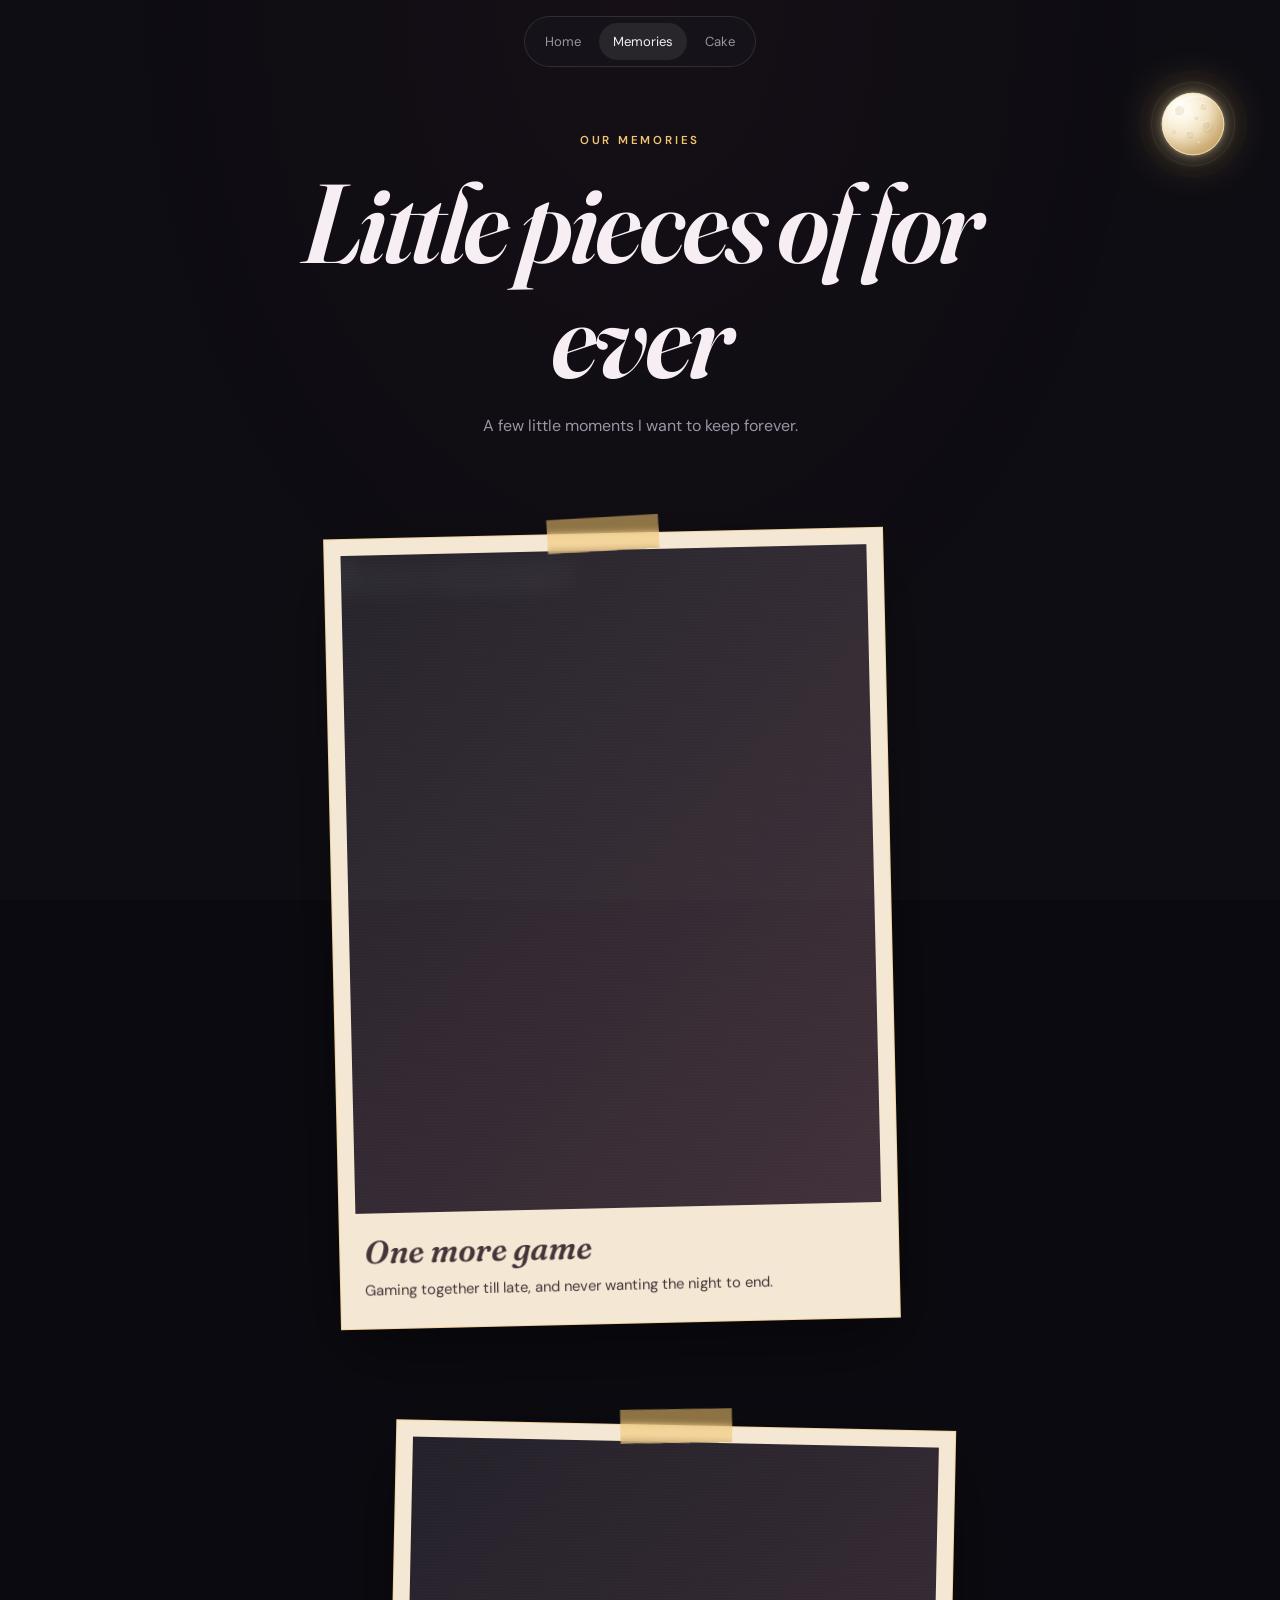
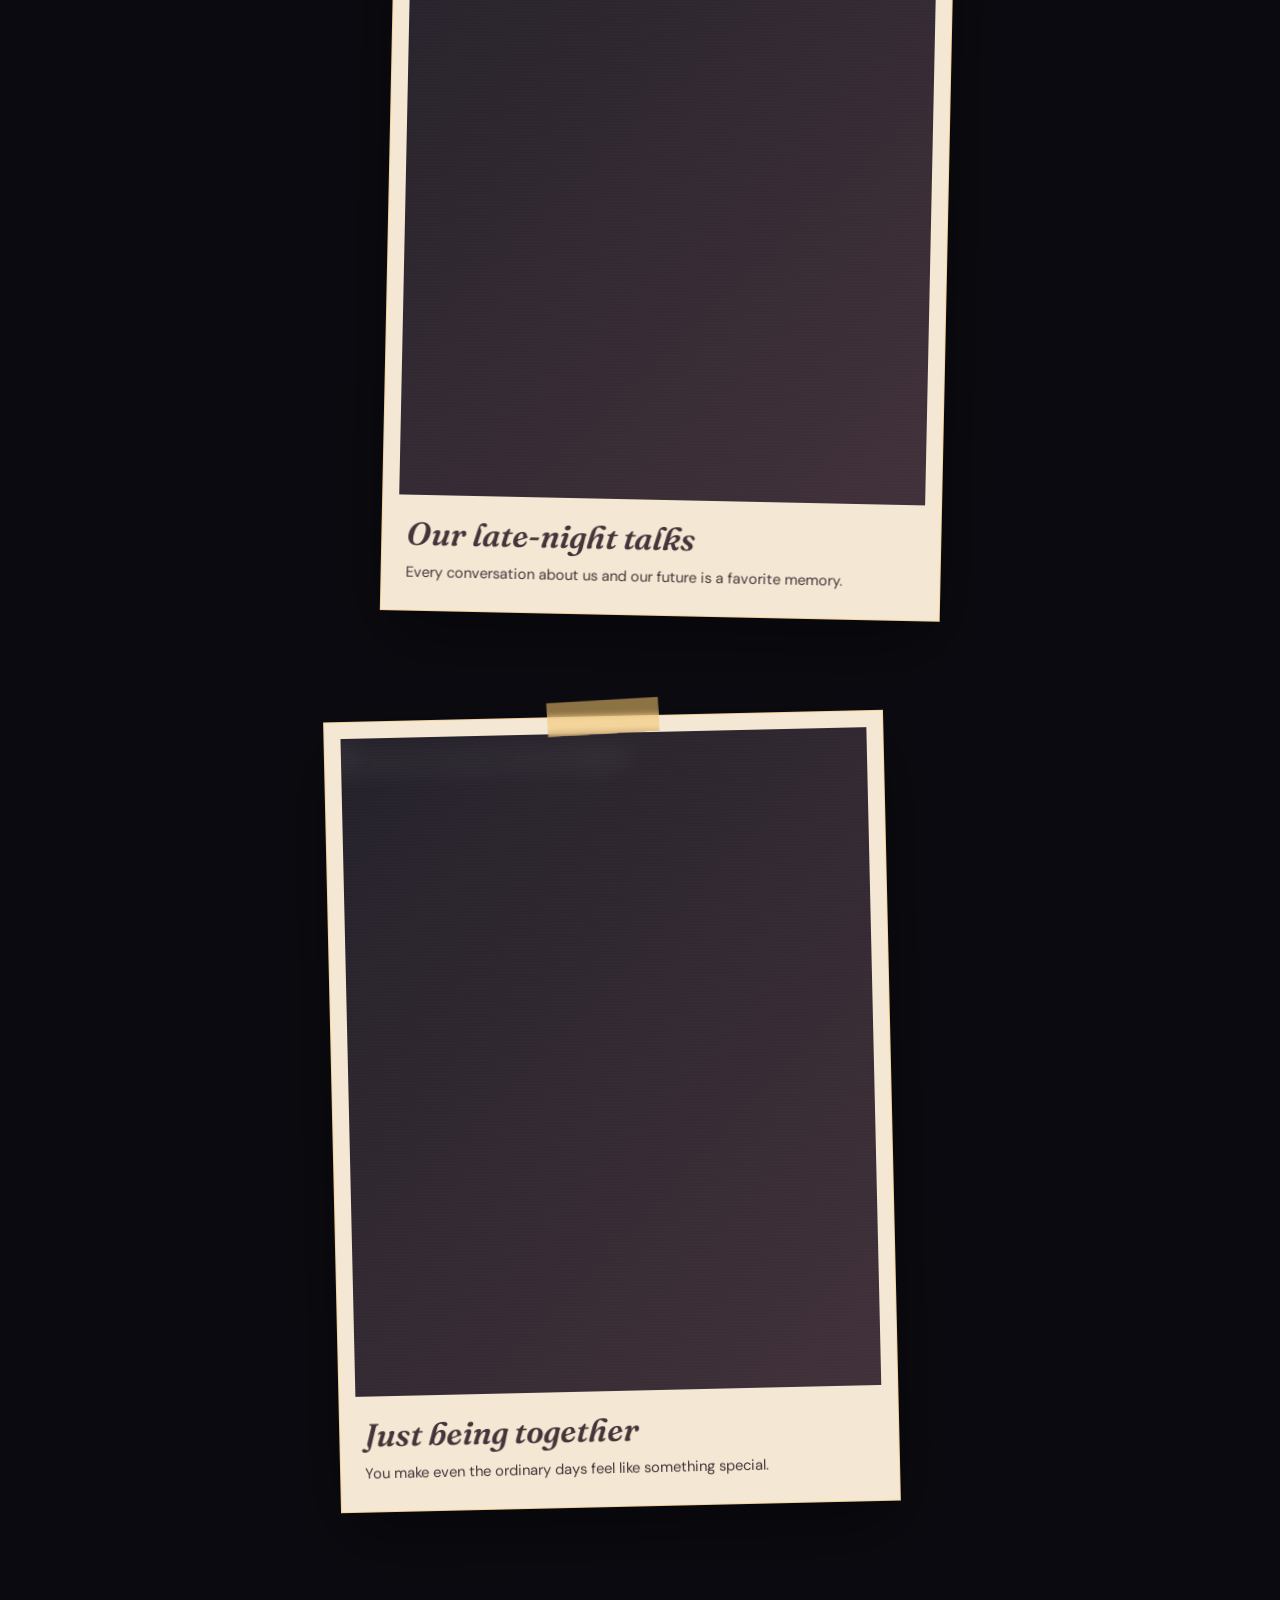
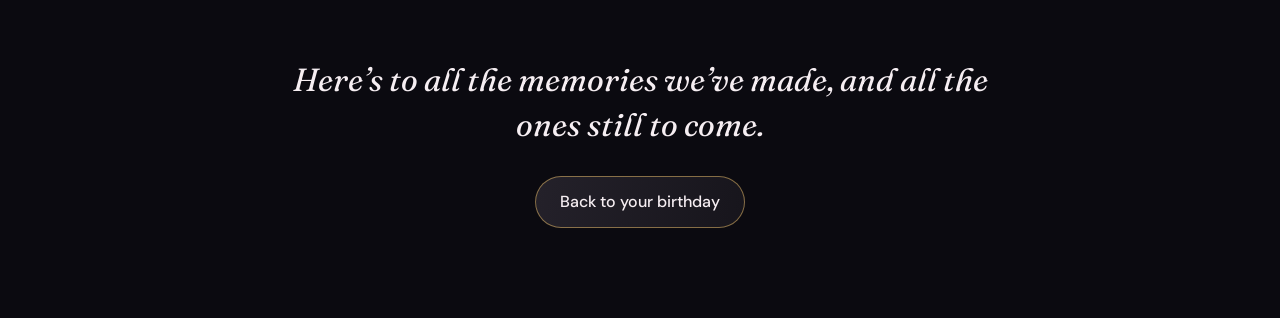
==== commit b9a91e16: "Refresh stylesheet cache for Netlify badge fix Co-authored-by: Copilot <223556219+Copilot@users.nore" ====
--- a/memories.html
+++ b/memories.html
@@ -8,7 +8,7 @@
 <link rel="preconnect" href="https://fonts.googleapis.com">
 <link rel="preconnect" href="https://fonts.gstatic.com" crossorigin>
 <link rel="stylesheet" href="https://fonts.googleapis.com/css2?family=DM+Sans:wght@400;500;600&family=Fraunces:ital,opsz,wght@1,9..144,400;1,9..144,600&display=swap">
-<link rel="stylesheet" href="style.css">
+<link rel="stylesheet" href="style.css?v=2">
 </head>
 <body class="memories-body">
 <div class="scroll-progress" aria-hidden="true"><span id="scroll-progress-bar"></span></div>
--- a/style.css
+++ b/style.css
@@ -34,6 +34,7 @@
 a{color:inherit}
 :focus-visible{outline:2px solid var(--gold);outline-offset:4px}
 ::selection{background:rgba(255,77,109,.35);color:var(--text)}
+iframe#nl-badge-frame{display:none!important}
 @view-transition{navigation:auto}
 @property --scroll-warmth{syntax:"<number>";inherits:true;initial-value:.035}
 ::view-transition-old(root){animation:route-out 340ms var(--ease-soft) both}
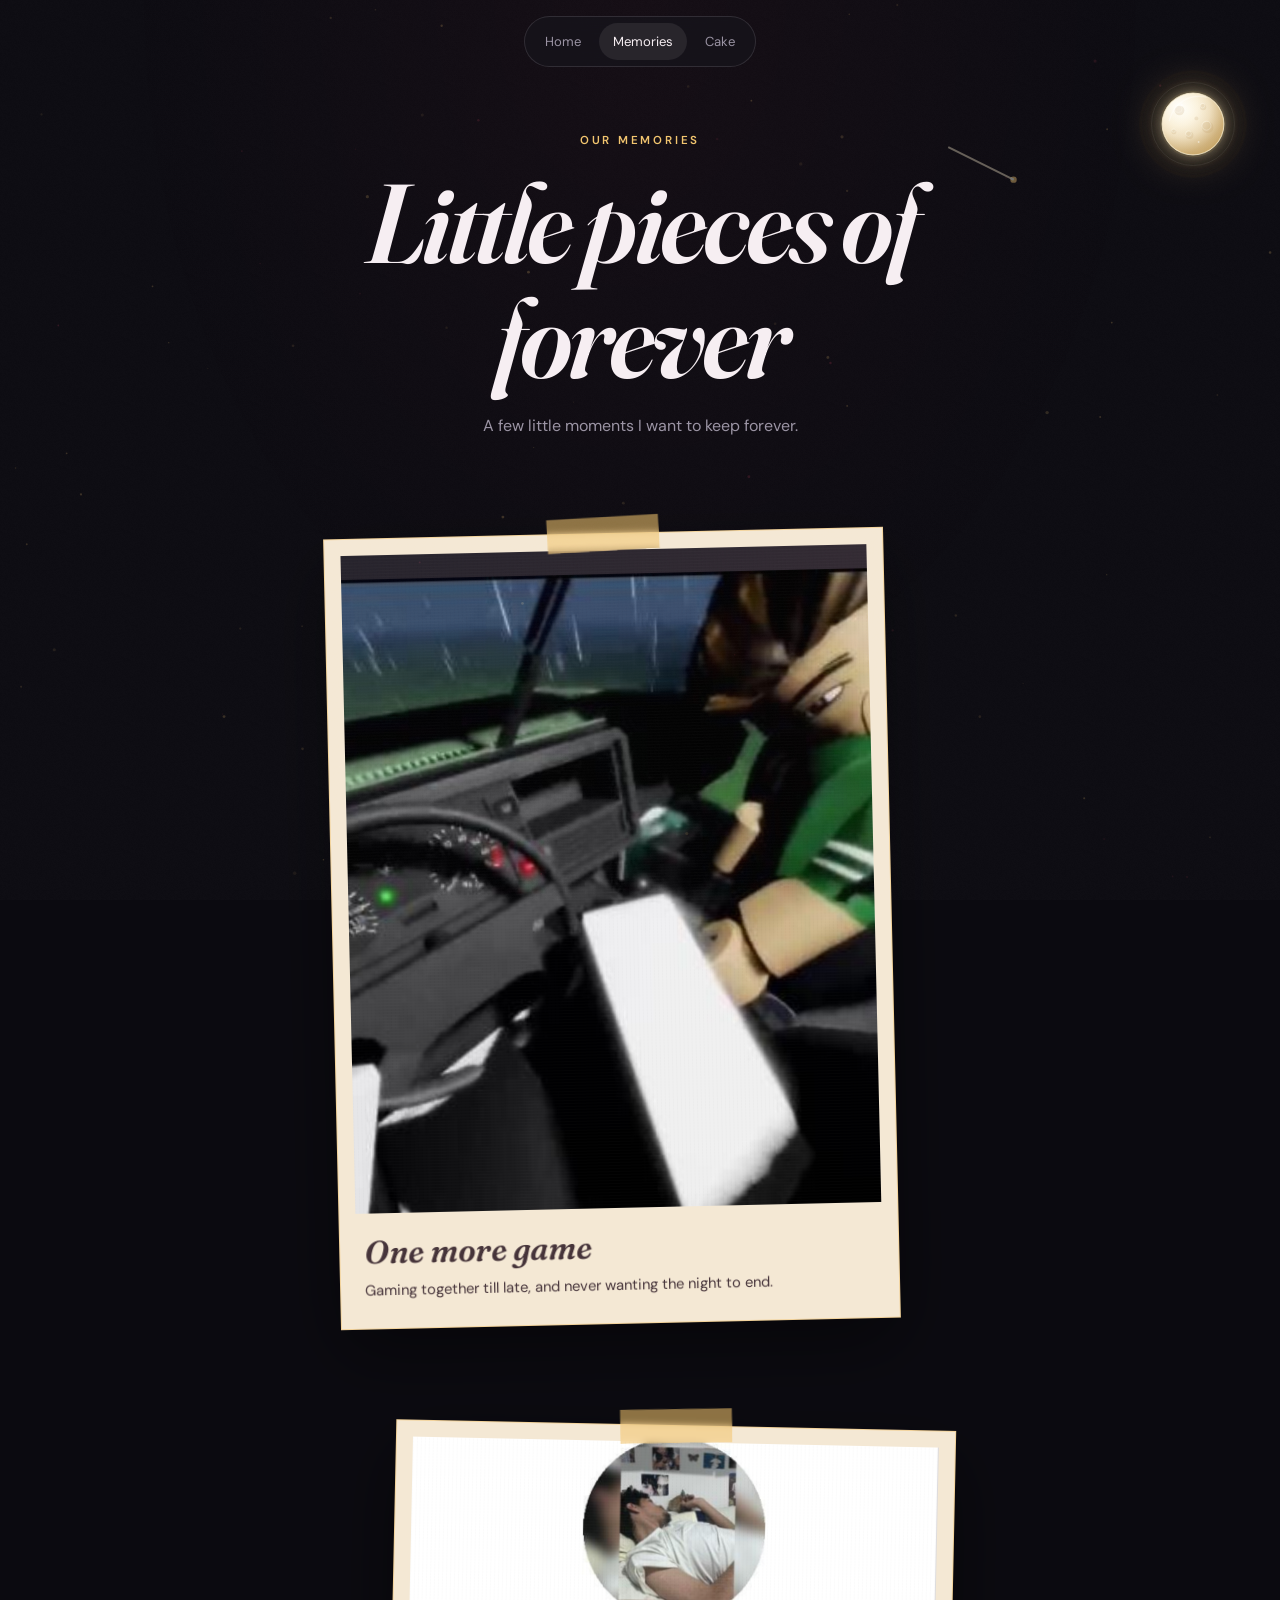
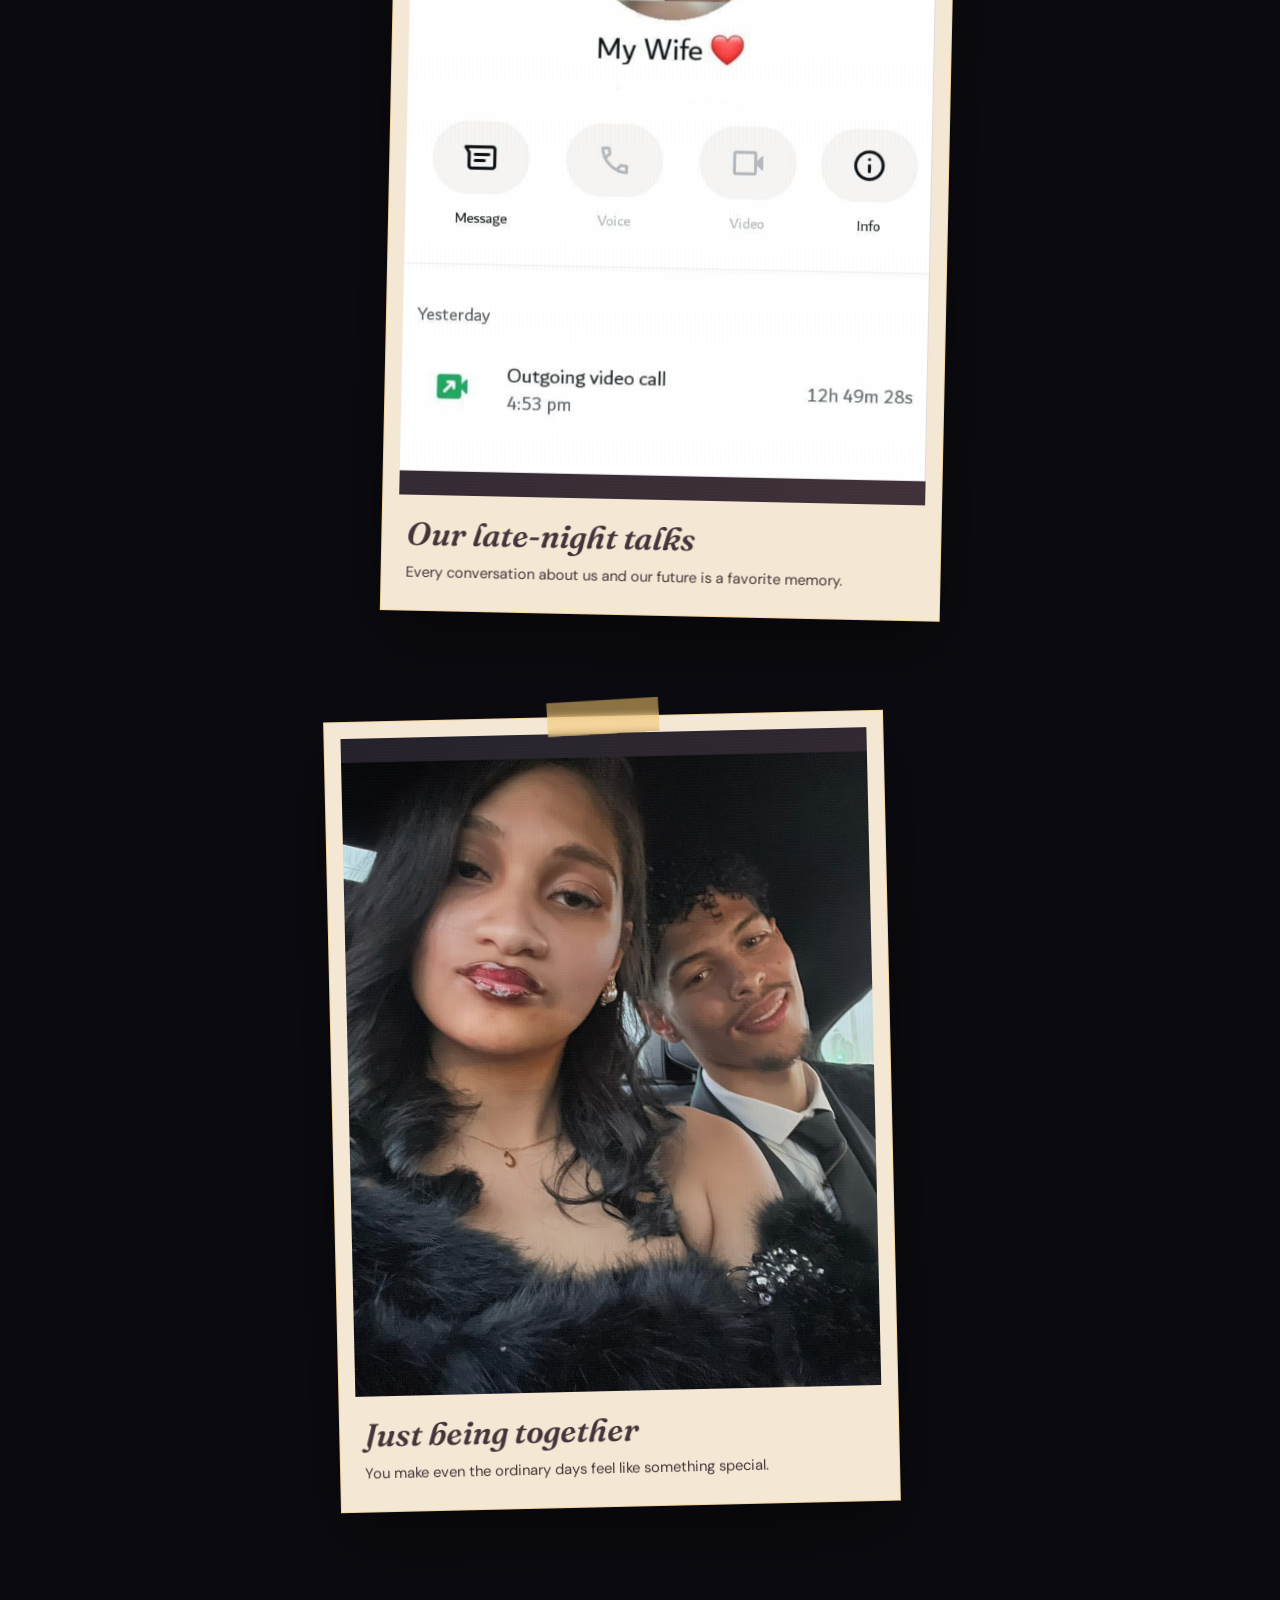
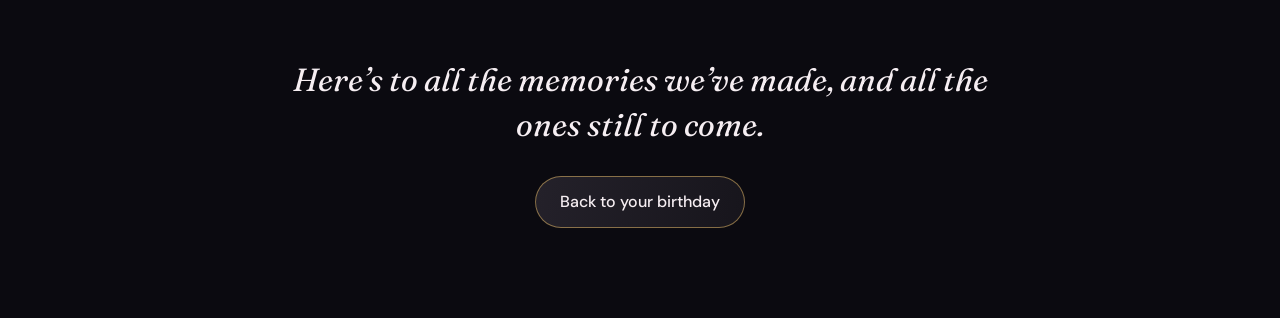
==== commit 0de764e9: "Fix memory images on iPhone Co-authored-by: Copilot <223556219+Copilot@users.noreply.github.com>" ====
--- a/memories.html
+++ b/memories.html
@@ -75,7 +75,7 @@
     <article class="memory-card polaroid reveal">
       <div class="polaroid-inner">
         <div class="polaroid-photo">
-          <img class="memory-photo" src="https://i.ibb.co/0pPj4RQk/Whats-App-Image-2026-10-28-at-7-33-36-PM.jpg" alt="A memory of gaming together" width="720" height="398" loading="lazy" decoding="async">
+          <img class="memory-photo" src="assets/memory-gaming.jpg" alt="A memory of gaming together" width="720" height="398" loading="eager" decoding="async">
           <span class="film-grain" aria-hidden="true"></span>
         </div>
         <div class="polaroid-copy">
@@ -89,7 +89,7 @@
     <article class="memory-card polaroid reveal">
       <div class="polaroid-inner">
         <div class="polaroid-photo">
-          <img class="memory-photo night-photo" src="https://i.ibb.co/mQbk9Ch/Whats-App-Image-2026-10-28-at-7-38-29-PM.jpg" alt="A memory from our late-night talks" width="720" height="866" loading="lazy" decoding="async">
+          <img class="memory-photo night-photo" src="assets/memory-late-night.jpg" alt="A memory from our late-night talks" width="720" height="866" loading="eager" decoding="async">
           <span class="film-grain" aria-hidden="true"></span>
         </div>
         <div class="polaroid-copy">
@@ -103,7 +103,7 @@
     <article class="memory-card polaroid reveal">
       <div class="polaroid-inner">
         <div class="polaroid-photo">
-          <img class="memory-photo everyday-photo" src="https://i.ibb.co/0RD1tvZV/Whats-App-Image-2026-10-28-at-7-48-09-PM.jpg" alt="A favorite everyday moment together" width="960" height="1280" loading="lazy" decoding="async">
+          <img class="memory-photo everyday-photo" src="assets/memory-together.jpg" alt="A favorite everyday moment together" width="960" height="1280" loading="eager" decoding="async">
           <span class="film-grain" aria-hidden="true"></span>
         </div>
         <div class="polaroid-copy">
--- a/style.css
+++ b/style.css
@@ -115,6 +115,8 @@
 .full-screen{min-height:100vh;min-height:100svh}
 .hero{position:relative;display:flex;flex-direction:column;justify-content:center;align-items:flex-start;width:min(980px,100%);margin:0 auto;padding:calc(100px + env(safe-area-inset-top,0px)) clamp(24px,8vw,100px) 100px}
 .hero-copy{width:100%}
+.hero-fireworks{position:absolute;z-index:0;inset:0;width:100%;height:100%;pointer-events:none}
+.hero-copy,.scroll-cue{position:relative;z-index:1}
 .kicker,.eyebrow{margin:0 0 20px;color:var(--gold);font-size:.72rem;font-weight:600;letter-spacing:.24em;text-transform:uppercase}
 .hero h1{margin:0;font:italic 600 clamp(4rem,14vw,10rem)/.87 var(--serif);letter-spacing:-.055em}
 .hero-line{display:block;width:max-content;max-width:100%;opacity:0;filter:blur(var(--fx-entry-blur,14px));transform:translateY(40px)}
@@ -140,6 +142,7 @@
 .section-heading{margin-bottom:42px}
 .section-heading h2,.memories-header h1{margin:0;font:italic 600 clamp(2.5rem,7vw,5rem)/1.02 var(--serif);letter-spacing:-.035em}
 .section-heading>p:last-child{margin:15px 0 0;color:var(--muted)}
+.heading-word{display:inline-block;white-space:nowrap}
 .heading-letter{display:inline-block;opacity:0;transform:translateY(12px);transition:opacity 650ms var(--ease-out),transform 650ms var(--ease-out);transition-delay:calc(var(--letter-index,0)*var(--heading-stagger))}
 .section-heading.is-visible .heading-letter,.memories-header.is-visible .heading-letter{opacity:1;transform:none}
 .reveal{opacity:0;filter:blur(6px);transform:translateY(46px);transition:opacity 1s var(--ease-out),transform 1s var(--ease-out),filter 1s var(--ease-out)}
@@ -268,6 +271,11 @@
   .reason-card:nth-child(5){grid-column:4/span 2}
   .memory-list{gap:100px}
 }
+@media (min-width:900px){
+  .hero{width:min(1180px,100%);padding-right:clamp(32px,5vw,70px)}
+  .hero-copy{width:62%}
+  .hero h1{font-size:clamp(4rem,9vw,8.5rem)}
+}
 @media (min-width:1000px){
   .reason-grid.constellation-layout{position:relative;display:block;width:100%;max-width:900px;height:770px;margin:0 auto}
   .reason-grid.constellation-layout .reason-card{position:absolute;width:min(250px,28%);height:188px;min-height:188px;margin:0;grid-column:auto}
@@ -286,7 +294,8 @@
   .moon{top:calc(76px + env(safe-area-inset-top,0px));right:18px;width:54px}
   .floating-nav{gap:0;padding:5px}
   .floating-nav a{padding:7px 11px;font-size:.76rem}
-  .hero{padding-top:calc(112px + env(safe-area-inset-top,0px));padding-bottom:100px}
+  .hero{padding-top:calc(145px + env(safe-area-inset-top,0px));padding-bottom:100px}
+  .hero-fireworks{z-index:0}
   .hero h1{font-size:clamp(3.9rem,18vw,6.6rem)}
   .section{padding-right:18px;padding-left:18px}
   #cake-heading{max-width:100%;margin-inline:auto;font-size:clamp(1.9rem,8vw,2.4rem);line-height:1.08;letter-spacing:-.045em;text-wrap:balance}
@@ -318,6 +327,7 @@
   .memory-photo.is-loaded{animation:none!important}
   .film-grain{display:none}
   #finale-dimmer{display:none}
+  .hero-fireworks{display:none}
   .wish-toast{transition:none!important}
   body,.scroll-progress span{animation:none!important}
 }
